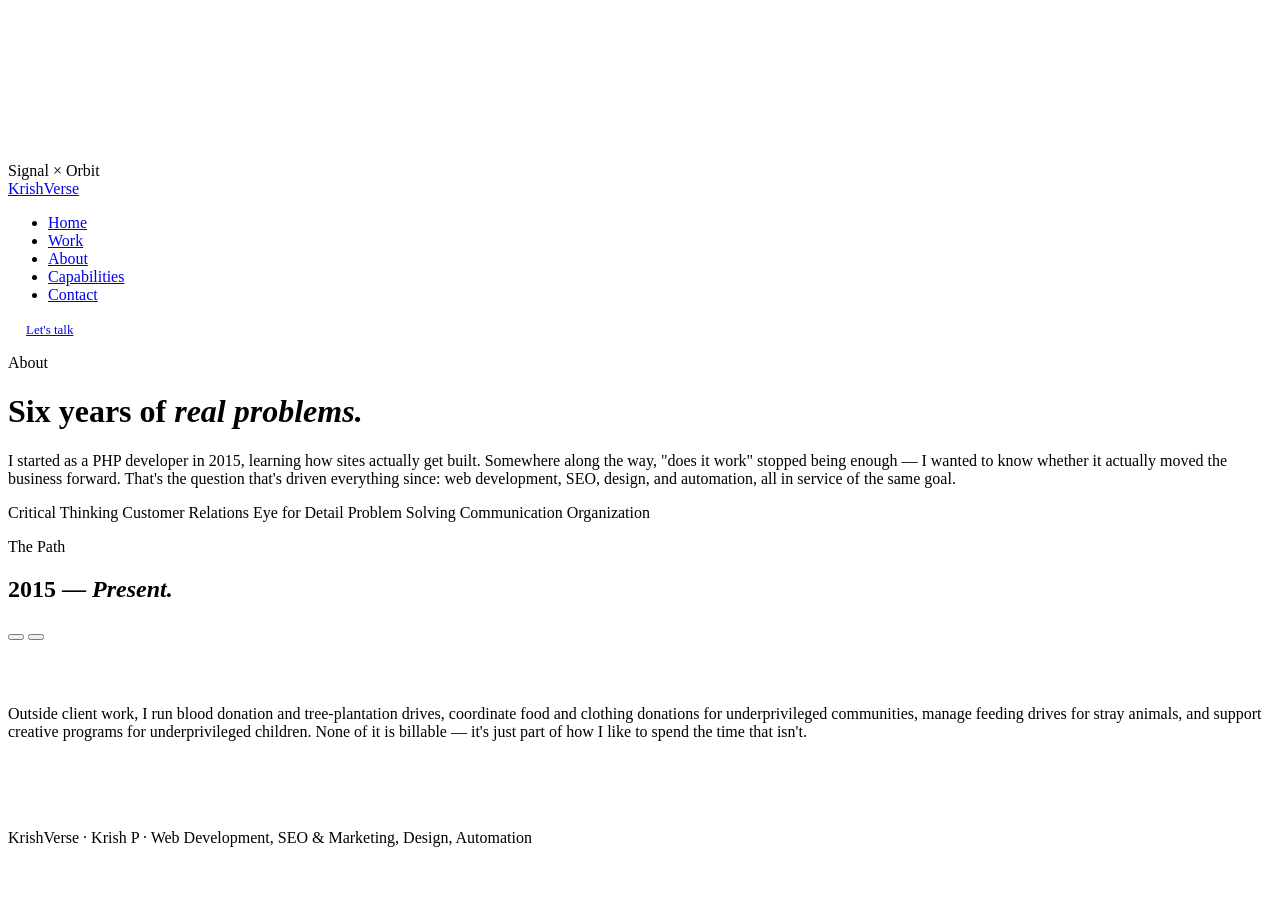
==== about.html @ 2827b49c "Add files via upload" ====
<!doctype html>
<html lang="en">
<head>
<meta charset="utf-8">
<title>About — KrishVerse</title>
<meta name="viewport" content="width=device-width, initial-scale=1">
<meta name="description" content="Six years of web development, SEO, design, and automation — the path from PHP developer to web & marketing specialist.">
<link rel="icon" type="image/svg+xml" href="assets/favicon.svg">
<link rel="stylesheet" href="css/style.css">
</head>
<body data-page="about">

<canvas id="neuralCanvas" aria-hidden="true"></canvas>
<div class="preview-badge">Signal &times; Orbit</div>

<nav class="nav">
  <div class="wrap nav-inner">
    <a class="brand" href="index.html" data-route="home">KrishVerse</a>
    <ul class="nav-links">
      <li><a href="index.html" data-route="home">Home</a></li>
      <li><a href="work.html" data-route="work">Work</a></li>
      <li><a href="about.html" data-route="about">About</a></li>
      <li><a href="capabilities.html" data-route="capabilities">Capabilities</a></li>
      <li><a href="contact.html" data-route="contact">Contact</a></li>
    </ul>
    <a href="contact.html" class="btn btn-ghost" style="padding:9px 18px; font-size:13px;">Let's talk</a>
  </div>
</nav>

<main class="page">
  <div class="page-hero">
    <div class="floaters" aria-hidden="true">
      <span class="floater" style="--fc-a:var(--violet); --fc-b:var(--pink); width:150px; height:150px; top:10%; left:8%; animation-duration:20s;"></span>
      <span class="floater ring" style="--fc-a:var(--indigo); width:90px; height:90px; top:65%; left:85%; animation-duration:22s; animation-delay:-6s;"></span>
      <span class="floater dot" style="--fc-a:var(--pink); width:8px; height:8px; top:25%; left:75%; animation-duration:15s;"></span>
    </div>
    <div class="wrap">
      <p class="eyebrow">About</p>
      <h1>Six years of <em>real problems.</em></h1>
    </div>
  </div>

  <section>
    <div class="wrap">
      <div class="about-intro reveal">
        <p>I started as a PHP developer in 2015, learning how sites actually get built. Somewhere along the way, "does it work" stopped being enough &mdash; I wanted to know whether it actually moved the business forward. That's the question that's driven everything since: web development, SEO, design, and automation, all in service of the same goal.</p>
        <div class="skills-row">
          <span class="skill-chip">Critical Thinking</span>
          <span class="skill-chip">Customer Relations</span>
          <span class="skill-chip">Eye for Detail</span>
          <span class="skill-chip">Problem Solving</span>
          <span class="skill-chip">Communication</span>
          <span class="skill-chip">Organization</span>
        </div>
      </div>
    </div>
  </section>

  <section style="padding:0 0 32px;">
    <div class="wrap">
      <div class="section-head left reveal">
        <p class="eyebrow">The Path</p>
        <h2 class="section-title">2015 &mdash; <em>Present.</em></h2>
      </div>
      <div class="slider timeline-slider reveal">
        <div class="slider-track" id="timelineTrack"></div>
        <div class="slider-nav">
          <button class="slider-btn prev" aria-label="Earlier roles"></button>
          <button class="slider-btn next" aria-label="Later roles"></button>
        </div>
      </div>
    </div>
  </section>

  <section style="padding:16px 0 72px;">
    <div class="wrap">
      <div class="personality reveal">
        <p>Outside client work, I run blood donation and tree-plantation drives, coordinate food and clothing donations for underprivileged communities, manage feeding drives for stray animals, and support creative programs for underprivileged children. None of it is billable &mdash; it's just part of how I like to spend the time that isn't.</p>
      </div>
    </div>
  </section>
</main>

<footer>KrishVerse &middot; Krish P &middot; Web Development, SEO &amp; Marketing, Design, Automation</footer>

<script src="js/main.js"></script>
</body>
</html>
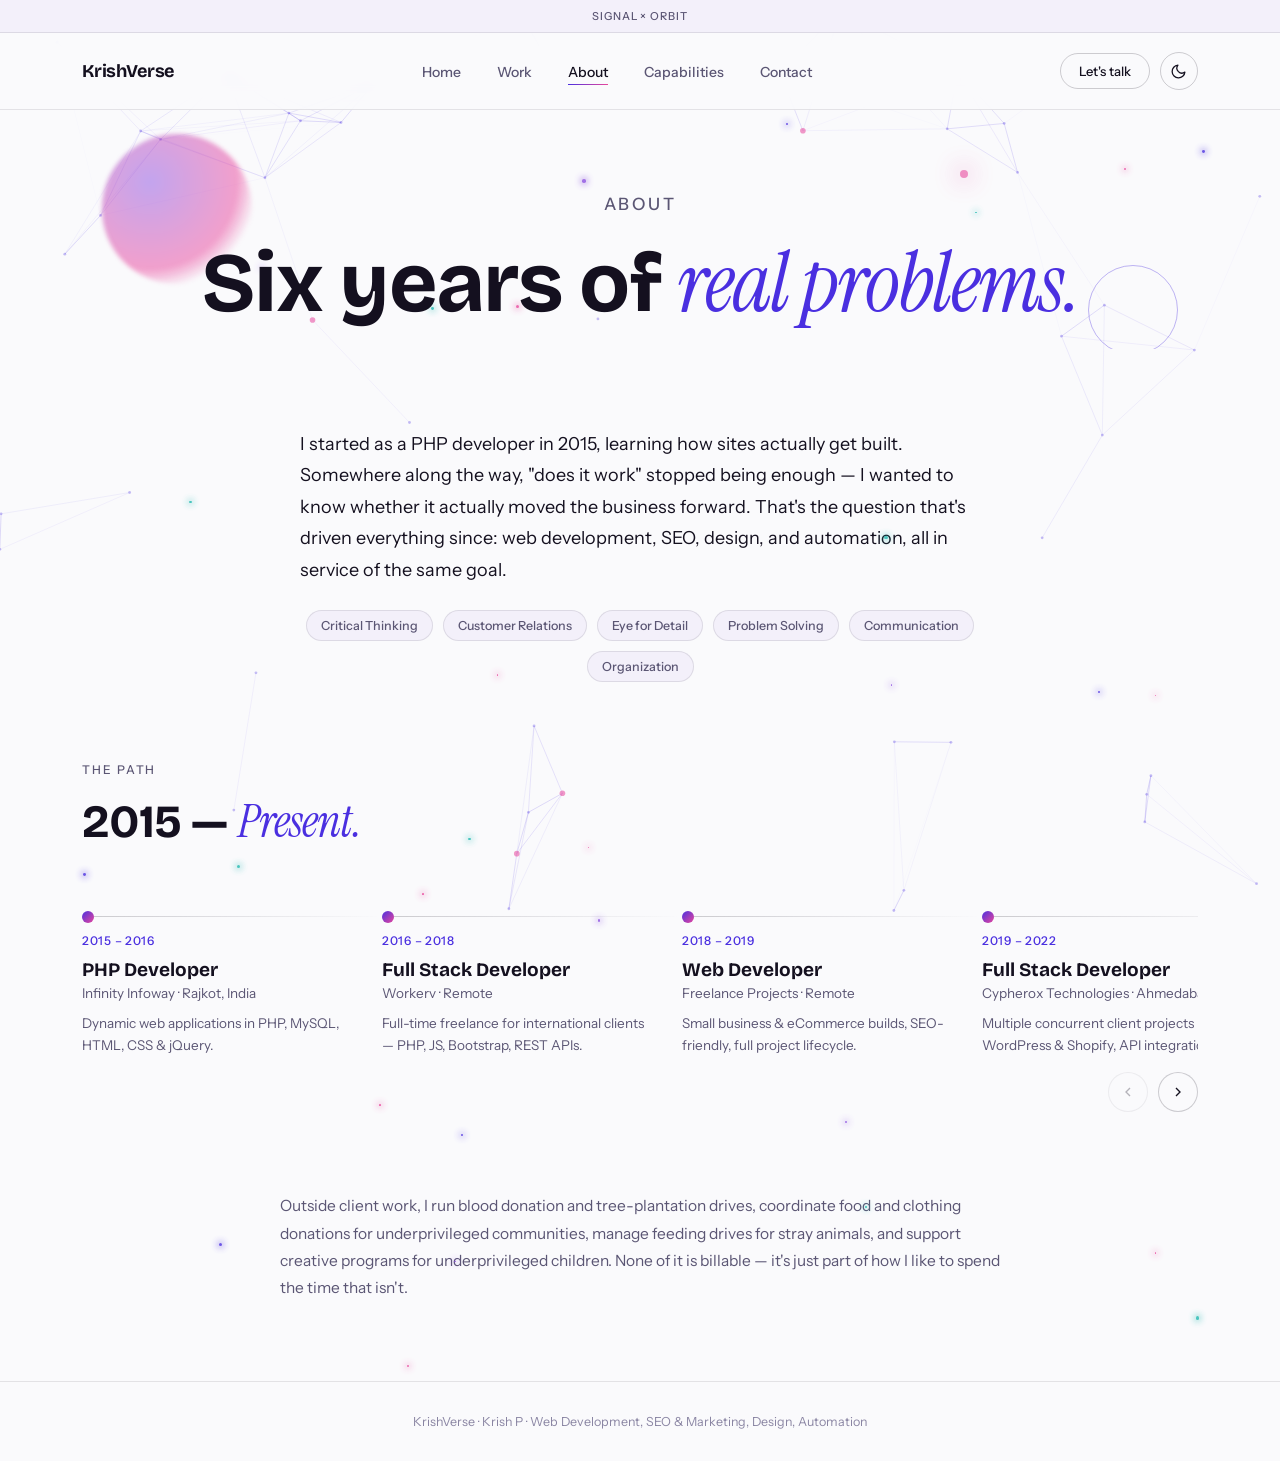
==== commit ef27d9e4: "Tighten section spacing and add light/dark toggle - Replace stacked 104px section padding and per-pa" ====
--- a/about.html
+++ b/about.html
@@ -6,6 +6,7 @@
 <meta name="viewport" content="width=device-width, initial-scale=1">
 <meta name="description" content="Six years of web development, SEO, design, and automation — the path from PHP developer to web & marketing specialist.">
 <link rel="icon" type="image/svg+xml" href="assets/favicon.svg">
+<script>try{document.documentElement.dataset.theme=localStorage.getItem('kv-theme')==='dark'?'dark':'light';}catch(e){document.documentElement.dataset.theme='light';}</script>
 <link rel="stylesheet" href="css/style.css">
 </head>
 <body data-page="about">
@@ -23,7 +24,13 @@
       <li><a href="capabilities.html" data-route="capabilities">Capabilities</a></li>
       <li><a href="contact.html" data-route="contact">Contact</a></li>
     </ul>
-    <a href="contact.html" class="btn btn-ghost" style="padding:9px 18px; font-size:13px;">Let's talk</a>
+    <div class="nav-actions">
+      <a href="contact.html" class="btn btn-ghost btn-sm">Let's talk</a>
+      <button class="theme-toggle" id="themeToggle" type="button" aria-label="Switch to dark mode">
+        <svg class="icon-moon" viewBox="0 0 24 24" aria-hidden="true"><path d="M21 12.8A9 9 0 1 1 11.2 3a7 7 0 0 0 9.8 9.8z"/></svg>
+        <svg class="icon-sun" viewBox="0 0 24 24" aria-hidden="true"><circle cx="12" cy="12" r="4"/><path d="M12 2v2M12 20v2M4.9 4.9l1.4 1.4M17.7 17.7l1.4 1.4M2 12h2M20 12h2M4.9 19.1l1.4-1.4M17.7 6.3l1.4-1.4"/></svg>
+      </button>
+    </div>
   </div>
 </nav>
 
@@ -56,7 +63,7 @@
     </div>
   </section>
 
-  <section style="padding:0 0 32px;">
+  <section>
     <div class="wrap">
       <div class="section-head left reveal">
         <p class="eyebrow">The Path</p>
@@ -72,7 +79,7 @@
     </div>
   </section>
 
-  <section style="padding:16px 0 72px;">
+  <section>
     <div class="wrap">
       <div class="personality reveal">
         <p>Outside client work, I run blood donation and tree-plantation drives, coordinate food and clothing donations for underprivileged communities, manage feeding drives for stray animals, and support creative programs for underprivileged children. None of it is billable &mdash; it's just part of how I like to spend the time that isn't.</p>
--- a/css/style.css
+++ b/css/style.css
@@ -0,0 +1,407 @@
+/* ==========================================================================
+   KrishVerse — Design System
+   Signal × Orbit
+   ========================================================================== */
+
+@font-face{font-family:'Bricolage';font-style:normal;font-weight:500;font-display:swap;src:url('../assets/fonts/Bricolage-Variable.woff2') format('woff2');}
+@font-face{font-family:'Bricolage';font-style:normal;font-weight:700;font-display:swap;src:url('../assets/fonts/Bricolage-Variable.woff2') format('woff2');}
+@font-face{font-family:'InstrumentSerif';font-style:italic;font-weight:400;font-display:swap;src:url('../assets/fonts/InstrumentSerif-Italic.woff2') format('woff2');}
+@font-face{font-family:'InstrumentSans';font-style:normal;font-weight:400;font-display:swap;src:url('../assets/fonts/InstrumentSans-Variable.woff2') format('woff2');}
+@font-face{font-family:'InstrumentSans';font-style:normal;font-weight:500;font-display:swap;src:url('../assets/fonts/InstrumentSans-Variable.woff2') format('woff2');}
+
+/* Theme is set by the nav toggle (data-theme on <html>), not the OS setting. */
+:root{
+  color-scheme:light;
+  --bg:#FAFAFC;
+  --surface:#F3F0FA;
+  --surface-2:#ECE7F7;
+  --ink:#14101F;
+  --ink-quiet:#5B5674;
+  --ink-faint:#8A85A3;
+  --indigo:#4A2FE0;
+  --indigo-2:#6247E8;
+  --violet:#8B4FE0;
+  --pink:#E8469C;
+  --pink-soft:#F8D6EC;
+  --cyan:#1FB8AF;
+  --line:rgba(20,16,31,0.10);
+  --line-strong:rgba(20,16,31,0.20);
+  --shadow: 0 20px 60px -30px rgba(20,16,31,0.35);
+  --font-display:'Bricolage', ui-sans-serif, system-ui, sans-serif;
+  --font-serif:'InstrumentSerif', Georgia, serif;
+  --font-body:'InstrumentSans', ui-sans-serif, system-ui, sans-serif;
+
+  /* spacing scale — every section and heading gap draws from these */
+  --space-section:80px;   /* one step between sections */
+  --space-head:48px;      /* section heading -> its content */
+}
+@media (max-width:640px){
+  :root{ --space-section:56px; --space-head:36px; }
+}
+:root[data-theme="dark"]{
+  color-scheme:dark;
+  --bg:#0B0912; --surface:#161027; --surface-2:#1D1733;
+  --ink:#F4F2FB; --ink-quiet:#A79FC7; --ink-faint:#746C93;
+  --indigo:#8879FF; --indigo-2:#7C6AFF; --violet:#B08CF5; --pink:#FA7BC0; --pink-soft:#2C1B33; --cyan:#46E9DC;
+  --line:rgba(244,242,251,0.12); --line-strong:rgba(244,242,251,0.22);
+  --shadow: 0 20px 60px -30px rgba(0,0,0,0.6);
+}
+
+*{box-sizing:border-box;}
+html{scroll-behavior:smooth;}
+body{
+  margin:0; background:var(--bg); color:var(--ink); font-family:var(--font-body);
+  -webkit-font-smoothing:antialiased; overflow-x:hidden;
+  transition:background-color .3s ease, color .3s ease;
+}
+img,svg{display:block;max-width:100%;}
+a{color:inherit;}
+.wrap{max-width:1180px;margin:0 auto;padding:0 32px;}
+@media (max-width:640px){.wrap{padding:0 20px;}}
+
+/* neural network background — persists on every page */
+#neuralCanvas{ position:fixed; inset:-12px; width:calc(100% + 24px); height:calc(100% + 24px); z-index:0; pointer-events:none; transition:transform .7s cubic-bezier(.2,.7,.2,1); }
+.page{position:relative; z-index:1;}
+[hidden]{display:none !important;}
+
+/* floating elements — larger ambient shapes layered above the canvas, behind content */
+.floaters{position:absolute; inset:0; overflow:hidden; z-index:0; pointer-events:none;}
+.floater{
+  position:absolute; border-radius:50%; filter:blur(2px);
+  opacity:.5; animation:floatDrift 16s ease-in-out infinite;
+  background:radial-gradient(circle at 32% 32%, var(--fc-a), var(--fc-b) 60%, transparent 75%);
+}
+.floater.ring{
+  background:none; border:1.5px solid var(--fc-a); filter:none; opacity:.35;
+}
+.floater.dot{
+  background:var(--fc-a); filter:none; opacity:.6; box-shadow:0 0 24px 2px var(--fc-a);
+}
+.floater.star{
+  background:var(--fc-a); filter:none; opacity:.8; box-shadow:0 0 7px 1px var(--fc-a);
+  animation-name:twinkle;
+}
+@keyframes floatDrift{
+  0%{ transform:translate(0,0) rotate(0deg); }
+  33%{ transform:translate(14px,-18px) rotate(6deg); }
+  66%{ transform:translate(-10px,10px) rotate(-5deg); }
+  100%{ transform:translate(0,0) rotate(0deg); }
+}
+@keyframes twinkle{
+  0%,100%{ opacity:.12; transform:scale(.6); }
+  50%{ opacity:1; transform:scale(1.2); }
+}
+
+/* preview badge */
+.preview-badge{
+  display:block; text-align:center; position:relative; z-index:2;
+  font-family:var(--font-body); font-weight:500; font-size:11px;
+  letter-spacing:.08em; text-transform:uppercase; color:var(--ink-quiet);
+  background:var(--surface); border-bottom:1px solid var(--line); padding:9px 14px;
+}
+@media (max-width:640px){.preview-badge{font-size:9px; padding:7px 10px;}}
+
+/* nav */
+.nav{
+  position:sticky; top:0; z-index:50;
+  background:color-mix(in srgb, var(--bg) 88%, transparent);
+  backdrop-filter:blur(10px); border-bottom:1px solid var(--line);
+}
+.nav-inner{display:flex; align-items:center; justify-content:space-between; height:76px;}
+.brand{display:flex; align-items:center; gap:10px; font-family:var(--font-display); font-weight:700; font-size:18px; letter-spacing:-.01em; text-decoration:none; color:var(--ink); transition:color .2s ease;}
+.brand:hover{color:var(--indigo);}
+.nav-links{display:flex; gap:36px; list-style:none; margin:0; padding:0;}
+.nav-links a{
+  font-size:14px; font-weight:500; text-decoration:none; color:var(--ink-quiet);
+  position:relative; padding-bottom:4px; transition:color .2s ease;
+}
+.nav-links a:hover, .nav-links a:focus-visible{color:var(--ink);}
+.nav-links a::after{
+  content:''; position:absolute; left:0; right:100%; bottom:0; height:1.5px;
+  background:linear-gradient(90deg, var(--indigo), var(--pink));
+  transition:right .25s ease;
+}
+.nav-links a:hover::after, .nav-links a:focus-visible::after{right:0;}
+.nav-links a[aria-current="page"]{color:var(--ink);}
+.nav-links a[aria-current="page"]::after{right:0;}
+@media (max-width:820px){.nav-links{display:none;}}
+.nav-actions{display:flex; align-items:center; gap:10px;}
+
+/* light / dark toggle */
+.theme-toggle{
+  width:38px; height:38px; border-radius:50%; flex:none; padding:0;
+  display:flex; align-items:center; justify-content:center;
+  background:transparent; color:var(--ink); border:1px solid var(--line-strong); cursor:pointer;
+  transition:border-color .2s ease, background .2s ease, transform .2s ease;
+}
+.theme-toggle:hover{border-color:var(--indigo); background:var(--surface); transform:rotate(-12deg);}
+.theme-toggle svg{width:17px; height:17px; stroke:currentColor; fill:none; stroke-width:1.8; stroke-linecap:round; stroke-linejoin:round;}
+.theme-toggle .icon-sun{display:none;}
+:root[data-theme="dark"] .theme-toggle .icon-sun{display:block;}
+:root[data-theme="dark"] .theme-toggle .icon-moon{display:none;}
+
+/* hero */
+.hero{position:relative; padding:var(--space-section) 0 0; overflow:hidden;}
+.hero-inner{position:relative; z-index:2; text-align:center;}
+.eyebrow{font-size:12px; font-weight:500; letter-spacing:.16em; text-transform:uppercase; color:var(--ink-quiet); margin:0 0 28px;}
+.eyebrow span{color:var(--indigo);}
+.hero-lede{font-family:var(--font-serif); font-style:italic; font-weight:400; font-size:clamp(28px,4.4vw,44px); color:var(--ink-quiet); margin:0; line-height:1.1;}
+.hero-title{
+  font-family:var(--font-display); font-weight:700; margin:6px 0 30px;
+  font-size:clamp(56px,12vw,148px); line-height:.94; letter-spacing:-.03em; text-wrap:balance;
+  background:linear-gradient(100deg, var(--ink) 40%, var(--indigo-2) 65%, var(--violet) 78%, var(--pink) 96%);
+  -webkit-background-clip:text; background-clip:text; color:transparent;
+}
+.hero-sub{max-width:560px; margin:0 auto 40px; color:var(--ink-quiet); font-size:17px; line-height:1.65;}
+.hero-ctas{display:flex; gap:14px; justify-content:center; flex-wrap:wrap;}
+
+.btn{
+  font-family:var(--font-body); font-weight:500; font-size:14.5px; text-decoration:none;
+  padding:14px 26px; border-radius:99px; display:inline-flex; align-items:center; gap:8px;
+  transition:transform .18s cubic-bezier(.2,.8,.3,1.3), box-shadow .25s ease, border-color .2s ease;
+  border:none; cursor:pointer; will-change:transform;
+}
+.btn-solid{
+  color:#fff; background:linear-gradient(120deg, var(--indigo), var(--violet) 55%, var(--pink));
+  box-shadow:0 12px 30px -12px color-mix(in srgb, var(--indigo) 70%, transparent);
+}
+.btn-solid:hover{ box-shadow:0 16px 38px -12px color-mix(in srgb, var(--pink) 55%, var(--indigo) 45%); }
+.btn-ghost{ color:var(--ink); background:transparent; border:1px solid var(--line-strong); }
+.btn-ghost:hover{ border-color:var(--indigo); transform:translateY(-2px); background:var(--surface); }
+.btn-sm{padding:9px 18px; font-size:13px;}
+
+/* section scaffolding */
+/* Sections pad top and bottom by one step. Back-to-back plain sections drop
+   their top padding so the gap between them stays one step, not two;
+   .band sections (own background) always keep full padding inside. */
+section{padding:var(--space-section) 0; position:relative;}
+section + section:not(.band){padding-top:0;}
+.band + section{padding-top:var(--space-section);}
+.band{background:var(--surface); border-top:1px solid var(--line); border-bottom:1px solid var(--line);}
+.section-head{max-width:640px; margin:0 auto var(--space-head); text-align:center;}
+.section-head.left{margin:0 0 var(--space-head); text-align:left;}
+.section-head .eyebrow{margin-bottom:14px;}
+.section-title{font-family:var(--font-display); font-weight:700; font-size:clamp(30px,4.4vw,46px); letter-spacing:-.02em; margin:0 0 14px; text-wrap:balance;}
+.section-title em{font-family:var(--font-serif); font-style:italic; font-weight:400; color:var(--indigo);}
+.section-desc{color:var(--ink-quiet); font-size:16px; line-height:1.7; margin:0;}
+
+/* page intro (Work / About / Capabilities / Contact headers) */
+.page-hero{padding:var(--space-section) 0 0; text-align:center; position:relative; overflow:hidden;}
+.page-hero .eyebrow{margin-bottom:22px;}
+.page-hero h1{font-family:var(--font-display); font-weight:700; letter-spacing:-.02em; font-size:clamp(40px,7vw,84px); margin:0 0 22px; text-wrap:balance; line-height:1.02; position:relative; z-index:2;}
+.page-hero h1 em{font-family:var(--font-serif); font-weight:400; font-style:italic; color:var(--indigo);}
+.page-hero p{max-width:580px; margin:0 auto; color:var(--ink-quiet); font-size:17px; line-height:1.65; position:relative; z-index:2;}
+
+/* statement */
+.statement p{font-family:var(--font-display); font-weight:700; text-align:center; font-size:clamp(26px,5vw,54px); line-height:1.18; letter-spacing:-.02em; max-width:920px; margin:0 auto; text-wrap:balance;}
+.statement em{font-family:var(--font-serif); font-weight:400; font-style:italic; color:var(--indigo);}
+
+/* capability map */
+.cap-map{position:relative; aspect-ratio:1000/560; max-width:980px; margin:0 auto;}
+.cap-lines{position:absolute; inset:0; width:100%; height:100%; transition:opacity .3s ease;}
+.cap-lines.boost{opacity:1; filter:drop-shadow(0 0 6px color-mix(in srgb, var(--indigo) 45%, transparent));}
+.cap-node{position:absolute; width:230px; transform:translate(-50%,-50%); text-align:left; cursor:default;}
+.cap-node-dot{
+  width:52px; height:52px; border-radius:50%; margin-bottom:14px; display:flex; align-items:center; justify-content:center;
+  background:linear-gradient(135deg, var(--indigo), var(--violet));
+  box-shadow:0 10px 26px -10px color-mix(in srgb, var(--indigo) 60%, transparent);
+  flex:none; transition:transform .3s cubic-bezier(.2,.8,.3,1.4), box-shadow .3s ease;
+}
+.cap-node:hover .cap-node-dot{ transform:scale(1.12) translateY(-2px); box-shadow:0 16px 34px -10px color-mix(in srgb, var(--pink) 50%, var(--indigo) 50%); }
+.cap-node.hub .cap-node-dot{background:linear-gradient(135deg, var(--violet), var(--pink)); width:64px; height:64px;}
+.cap-node-dot svg{width:22px; height:22px; stroke:#fff; fill:none; stroke-width:1.6;}
+.cap-node.hub .cap-node-dot svg{width:26px; height:26px;}
+.cap-node h3{font-family:var(--font-display); font-weight:700; font-size:16.5px; margin:0 0 6px;}
+.cap-node p{font-size:13.5px; color:var(--ink-quiet); line-height:1.55; margin:0;}
+.cap-n1{left:18%; top:31%;} .cap-n2{left:17%; top:73%;} .cap-n3{left:50%; top:15%; width:250px;}
+.cap-n4{left:83%; top:37%; text-align:right;} .cap-n4 .cap-node-dot{margin-left:auto;} .cap-n5{left:63%; top:83%;}
+@media (max-width:880px){
+  .cap-map{aspect-ratio:auto; display:flex; flex-direction:column; gap:28px;}
+  .cap-lines{display:none;}
+  .cap-node{position:static; transform:none; width:100%; text-align:left !important;}
+  .cap-node-dot{margin-left:0 !important;}
+}
+.cap-more{text-align:center; margin-top:var(--space-head);}
+.cap-more a{
+  font-family:var(--font-display); font-size:18px; font-weight:700; color:var(--indigo);
+  text-decoration:none; display:inline-flex; align-items:center; gap:8px;
+  padding-bottom:4px; border-bottom:2px solid var(--indigo);
+  transition:gap .25s cubic-bezier(.2,.8,.25,1.2), color .2s ease, border-color .2s ease;
+}
+.cap-more a:hover{ gap:16px; color:var(--pink); border-color:var(--pink); }
+
+/* stats */
+.stats-path{position:relative; max-width:1040px; margin:0 auto;}
+.stats-row{display:flex; justify-content:space-between; gap:12px; position:relative;}
+.stats-row::before{content:''; position:absolute; left:26px; right:26px; top:26px; height:1px; background:linear-gradient(90deg, var(--indigo), var(--violet), var(--pink)); opacity:.4;}
+.stat{position:relative; flex:1; text-align:center;}
+.stat-dot{
+  width:12px; height:12px; border-radius:50%; margin:0 auto 22px;
+  background:linear-gradient(135deg, var(--indigo), var(--pink));
+  box-shadow:0 0 0 5px var(--bg), 0 0 0 6px var(--line-strong);
+  transition:transform .3s cubic-bezier(.2,.8,.3,1.4), box-shadow .3s ease;
+}
+.stat:hover .stat-dot{ transform:scale(1.5); box-shadow:0 0 0 5px var(--bg), 0 0 0 6px var(--indigo), 0 0 16px 2px var(--pink); }
+.stat-num{font-family:var(--font-display); font-weight:700; font-size:clamp(28px,4vw,44px); letter-spacing:-.02em; transition:color .25s ease;}
+.stat:hover .stat-num{color:var(--indigo);}
+.stat-label{font-size:12.5px; color:var(--ink-quiet); margin-top:6px; letter-spacing:.03em;}
+@media (max-width:760px){
+  .stats-row{flex-direction:column; gap:34px; align-items:flex-start;}
+  .stats-row::before{left:5px; top:0; bottom:0; right:auto; width:1px; height:auto; background:linear-gradient(180deg, var(--indigo), var(--violet), var(--pink));}
+  .stat{display:flex; align-items:center; gap:18px; text-align:left;}
+  .stat-dot{margin:0;}
+}
+
+/* generic slider component */
+.slider{position:relative;}
+.slider-track{
+  display:flex; gap:20px; overflow-x:auto; scroll-snap-type:x proximity;
+  padding:2px 2px 10px; scrollbar-width:none; -ms-overflow-style:none; touch-action:pan-y; cursor:grab;
+}
+.slider-track:active{cursor:grabbing;}
+.slider-track::-webkit-scrollbar{display:none;}
+.slider-track > *{scroll-snap-align:start; flex:0 0 auto;}
+.slider-nav{display:flex; gap:10px; justify-content:flex-end; margin-top:6px;}
+.slider-btn{
+  width:40px; height:40px; border-radius:50%; border:1px solid var(--line-strong);
+  background:var(--bg); color:var(--ink); display:flex; align-items:center; justify-content:center;
+  cursor:pointer; transition:background .2s ease, transform .15s ease, border-color .2s ease; flex:none;
+}
+.slider-btn:hover{background:var(--indigo); color:#fff; border-color:var(--indigo); transform:translateY(-2px);}
+.slider-btn:active{transform:scale(.94);}
+.slider-btn svg{width:16px;height:16px;stroke:currentColor;fill:none;stroke-width:2;}
+.slider-btn:disabled{opacity:.3; cursor:default; pointer-events:none; transform:none; background:var(--bg); color:var(--ink); border-color:var(--line-strong);}
+
+/* work cards */
+.work-card{
+  position:relative; border-radius:26px; padding:26px; background:var(--surface);
+  border:1px solid var(--line); overflow:hidden; text-decoration:none; color:var(--ink);
+  display:flex; flex-direction:column; gap:38px; min-height:200px; width:280px;
+  transition:transform .3s cubic-bezier(.2,.8,.25,1.2), border-color .25s ease, box-shadow .3s ease;
+}
+.work-card:hover{transform:translateY(-6px) scale(1.015); border-color:var(--line-strong); box-shadow:var(--shadow);}
+.work-card::before{
+  content:''; position:absolute; width:180px; height:180px; border-radius:50%; right:-70px; top:-70px; opacity:.5; filter:blur(2px);
+  background:radial-gradient(circle at 30% 30%, var(--glow-a), var(--glow-b) 60%, transparent 72%);
+  transition:transform .4s ease, opacity .4s ease;
+}
+.work-card:hover::before{ transform:scale(1.25) translate(-8px,8px); opacity:.75; }
+.work-card .platform{font-size:11px; letter-spacing:.09em; text-transform:uppercase; font-weight:500; color:var(--ink-quiet); position:relative; z-index:1;}
+.work-card .bottom{position:relative; z-index:1;}
+.work-card h3{font-family:var(--font-display); font-weight:700; font-size:19px; margin:0 0 6px;}
+.work-card p{font-size:13px; color:var(--ink-quiet); margin:0; line-height:1.5;}
+.work-card .go{font-size:12px; font-weight:500; color:var(--indigo); margin-top:12px; display:inline-flex; align-items:center; gap:5px; transition:gap .2s ease;}
+.work-card:hover .go{gap:9px;}
+.dual-badge{
+  align-self:flex-start; position:relative; z-index:2; font-size:10.5px; font-weight:500; letter-spacing:.04em; color:#fff;
+  background:linear-gradient(120deg, var(--indigo), var(--pink)); padding:5px 11px; border-radius:99px; margin-bottom:-14px;
+}
+.work-more{text-align:center; margin-top:12px;}
+
+/* work page categories */
+.work-cat{margin-bottom:var(--space-head);}
+.work-cat:last-child{margin-bottom:0;}
+.work-cat-head{display:flex; align-items:baseline; justify-content:space-between; gap:20px; margin-bottom:22px; flex-wrap:wrap;}
+.work-cat-head h3{font-family:var(--font-display); font-weight:700; font-size:22px; margin:0;}
+.work-cat-head p{font-size:14px; color:var(--ink-quiet); margin:0;}
+
+/* process / capabilities */
+.process-list{display:grid; grid-template-columns:repeat(4,1fr); gap:1px; background:var(--line); border:1px solid var(--line); border-radius:24px; overflow:hidden;}
+@media (max-width:760px){.process-list{grid-template-columns:1fr;}}
+.process-item{background:var(--bg); padding:36px 28px; position:relative; z-index:1; transition:background .25s ease, transform .3s cubic-bezier(.2,.8,.25,1.2), box-shadow .3s ease;}
+.process-item:hover{background:var(--surface); transform:translateY(-6px); box-shadow:var(--shadow); z-index:2;}
+.process-item .pi-label{font-family:var(--font-serif); font-style:italic; font-size:22px; color:var(--indigo); margin:0 0 14px; transition:color .25s ease;}
+.process-item:hover .pi-label{color:var(--pink);}
+.process-item h3{font-family:var(--font-display); font-weight:700; font-size:19px; margin:0 0 10px;}
+.process-item p{font-size:13.5px; color:var(--ink-quiet); line-height:1.6; margin:0;}
+.process-item .arrow{position:absolute; right:-1px; top:50%; transform:translate(50%,-50%); z-index:2; color:var(--ink-faint); font-size:16px;}
+@media (max-width:760px){.process-item .arrow{display:none;}}
+
+.phase-slider .slider-track{gap:22px;}
+.phase-panel{
+  width:300px; background:var(--surface); border:1px solid var(--line); border-radius:26px; padding:32px 28px;
+  display:flex; flex-direction:column; gap:16px; transition:transform .3s ease, border-color .25s ease, box-shadow .3s ease;
+}
+.phase-panel:hover{ transform:translateY(-5px); border-color:var(--indigo); box-shadow:var(--shadow); }
+.phase-panel .pi-label{font-family:var(--font-serif); font-style:italic; font-size:26px; color:var(--indigo); margin:0;}
+.phase-panel h3{font-family:var(--font-display); font-weight:700; font-size:22px; margin:0;}
+.phase-panel p{font-size:14px; color:var(--ink-quiet); line-height:1.6; margin:0;}
+.tool-row{display:flex; gap:8px; overflow-x:auto; padding-bottom:4px; scrollbar-width:none; mask-image:linear-gradient(90deg, #000 88%, transparent 100%); -webkit-mask-image:linear-gradient(90deg, #000 88%, transparent 100%);}
+.tool-row::-webkit-scrollbar{display:none;}
+.tool-chip{flex:none; font-size:12px; font-weight:500; color:var(--ink-quiet); background:var(--surface-2); border:1px solid var(--line); padding:6px 12px; border-radius:99px; white-space:nowrap; transition:background .2s ease, color .2s ease, transform .2s ease;}
+.tool-chip:hover{background:var(--indigo); color:#fff; transform:translateY(-2px);}
+
+/* about page timeline */
+.timeline-slider .slider-track{gap:0; padding-top:34px;}
+.timeline-card{width:300px; padding:0 24px 0 0; margin-right:0; position:relative; transition:transform .3s ease;}
+.timeline-card:hover{transform:translateY(-4px);}
+.timeline-card::before{
+  content:''; position:absolute; top:-22px; left:0; width:12px; height:12px; border-radius:50%;
+  background:linear-gradient(135deg, var(--indigo), var(--pink)); box-shadow:0 0 0 5px var(--bg);
+  transition:transform .3s ease, box-shadow .3s ease;
+}
+.timeline-card:hover::before{ transform:scale(1.4); box-shadow:0 0 0 5px var(--bg), 0 0 12px 2px var(--pink); }
+.timeline-card::after{content:''; position:absolute; top:-17px; left:12px; right:0; height:1px; background:linear-gradient(90deg, var(--line-strong), transparent);}
+.timeline-card:last-child::after{display:none;}
+.timeline-range{font-size:12px; font-weight:500; letter-spacing:.06em; text-transform:uppercase; color:var(--indigo); margin-bottom:10px;}
+.timeline-card h3{font-family:var(--font-display); font-weight:700; font-size:19px; margin:0 0 4px;}
+.timeline-org{font-size:13.5px; color:var(--ink-quiet); margin-bottom:12px;}
+.timeline-card p.tl-note{font-size:13.5px; color:var(--ink-quiet); line-height:1.6; margin:0;}
+
+.about-intro{max-width:680px; margin:0 auto;}
+.about-intro p{font-size:18px; line-height:1.75; color:var(--ink); margin:0 0 20px;}
+.skills-row{display:flex; flex-wrap:wrap; gap:10px; justify-content:center; margin-top:24px;}
+.skill-chip{font-size:12.5px; font-weight:500; color:var(--ink-quiet); background:var(--surface); border:1px solid var(--line); padding:7px 14px; border-radius:99px; transition:background .2s ease, color .2s ease, transform .2s ease;}
+.skill-chip:hover{background:var(--indigo); color:#fff; transform:translateY(-2px) scale(1.04);}
+
+/* personality */
+.personality{max-width:720px; margin:0 auto; text-align:left;}
+.personality p{font-size:18px; line-height:1.75; color:var(--ink); margin:0 0 20px;}
+.personality p:last-child{margin-bottom:0; color:var(--ink-quiet); font-size:15.5px;}
+
+/* contact */
+.contact{position:relative; overflow:hidden; text-align:center;}
+.contact-glow{position:absolute; inset:auto 0 0 0; height:420px; z-index:0; background:radial-gradient(ellipse 60% 100% at 50% 100%, color-mix(in srgb, var(--violet) 28%, transparent), transparent 70%);}
+.contact-inner{position:relative; z-index:1;}
+.contact h2{font-family:var(--font-display); font-weight:700; letter-spacing:-.02em; font-size:clamp(32px,6vw,64px); margin:0 0 24px; text-wrap:balance;}
+.contact h2 em{font-family:var(--font-serif); font-weight:400; font-style:italic; color:var(--indigo);}
+.contact-links{display:flex; gap:28px; justify-content:center; flex-wrap:wrap; margin:32px 0 8px; font-size:15px;}
+.contact-links a{text-decoration:none; color:var(--ink-quiet); border-bottom:1px solid var(--line-strong); padding-bottom:2px; transition:color .2s ease, border-color .2s ease;}
+.contact-links a:hover{color:var(--indigo); border-color:var(--indigo);}
+
+footer{position:relative; z-index:1; background:var(--bg); border-top:1px solid var(--line); padding:32px 0; text-align:center; font-size:12.5px; color:var(--ink-faint);}
+
+@media (prefers-reduced-motion: reduce){
+  html{scroll-behavior:auto;}
+  *{animation:none !important; transition:none !important;}
+}
+
+.reveal{opacity:0; transform:translateY(18px); transition:opacity .7s ease, transform .7s ease;}
+.reveal.in{opacity:1; transform:none;}
+
+/* custom cursor + sparkle trail */
+@media (hover:hover) and (pointer:fine){
+  body.custom-cursor, body.custom-cursor a, body.custom-cursor button{ cursor:none; }
+}
+#cursorDot{
+  position:fixed; top:0; left:0; width:14px; height:14px; border-radius:50%;
+  background:radial-gradient(circle at 34% 32%, #fff, var(--pink) 42%, var(--indigo) 100%);
+  pointer-events:none; z-index:9999; will-change:transform;
+  box-shadow:0 0 12px 2px color-mix(in srgb, var(--pink) 55%, transparent);
+  opacity:0; transition:opacity .3s ease, width .15s ease, height .15s ease;
+}
+#cursorDot.active{opacity:1;}
+#cursorDot.pressed{width:9px; height:9px;}
+.sparkle{
+  position:fixed; top:0; left:0; width:5px; height:5px; border-radius:50%;
+  pointer-events:none; z-index:9998; background:var(--sc, var(--cyan));
+  box-shadow:0 0 7px 1px var(--sc, var(--cyan));
+  animation:sparkleFade .75s ease-out forwards;
+}
+@keyframes sparkleFade{
+  0%{ opacity:1; transform:translate(-50%,-50%) scale(1) translateY(0); }
+  100%{ opacity:0; transform:translate(-50%,-50%) scale(0) translateY(-16px); }
+}
+@media (prefers-reduced-motion: reduce){
+  #cursorDot, .sparkle{ display:none !important; }
+}
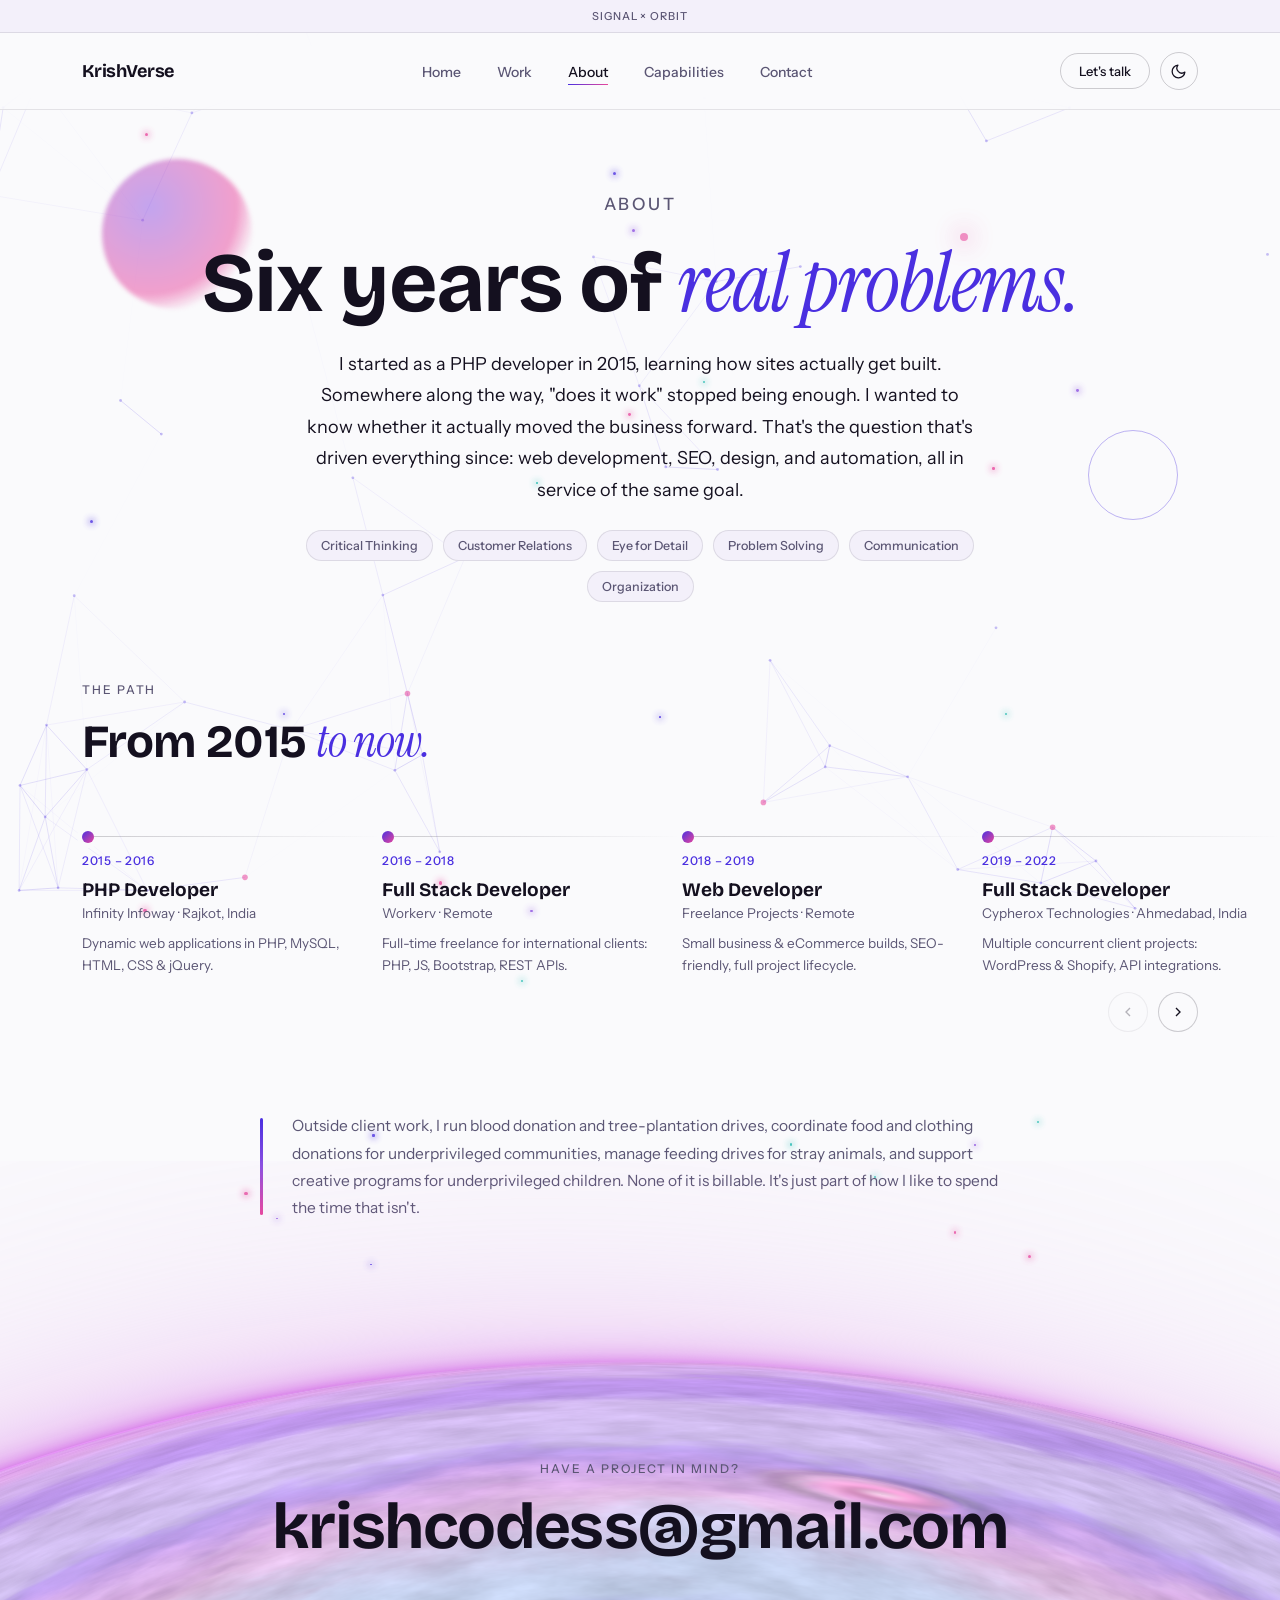
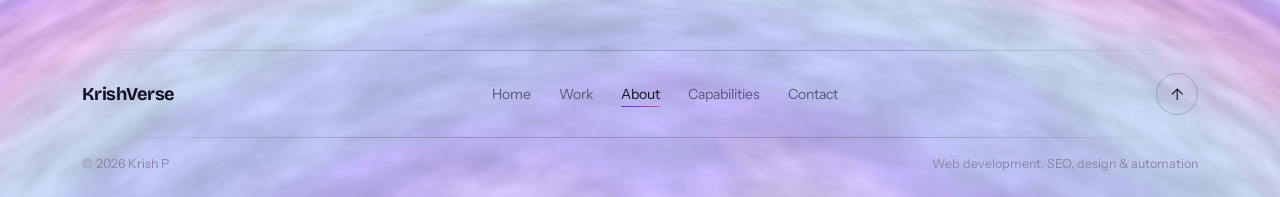
==== commit 7fea6f4a: "Add planet footer, playground, project orbit map and layout fixes - Footer: a WebGL gas giant rising" ====
--- a/about.html
+++ b/about.html
@@ -2,9 +2,9 @@
 <html lang="en">
 <head>
 <meta charset="utf-8">
-<title>About — KrishVerse</title>
+<title>About | KrishVerse</title>
 <meta name="viewport" content="width=device-width, initial-scale=1">
-<meta name="description" content="Six years of web development, SEO, design, and automation — the path from PHP developer to web & marketing specialist.">
+<meta name="description" content="Six years of web development, SEO, design, and automation: the path from PHP developer to web & marketing specialist.">
 <link rel="icon" type="image/svg+xml" href="assets/favicon.svg">
 <script>try{document.documentElement.dataset.theme=localStorage.getItem('kv-theme')==='dark'?'dark':'light';}catch(e){document.documentElement.dataset.theme='light';}</script>
 <link rel="stylesheet" href="css/style.css">
@@ -44,13 +44,8 @@
     <div class="wrap">
       <p class="eyebrow">About</p>
       <h1>Six years of <em>real problems.</em></h1>
-    </div>
-  </div>
-
-  <section>
-    <div class="wrap">
-      <div class="about-intro reveal">
-        <p>I started as a PHP developer in 2015, learning how sites actually get built. Somewhere along the way, "does it work" stopped being enough &mdash; I wanted to know whether it actually moved the business forward. That's the question that's driven everything since: web development, SEO, design, and automation, all in service of the same goal.</p>
+      <div class="about-intro">
+        <p>I started as a PHP developer in 2015, learning how sites actually get built. Somewhere along the way, "does it work" stopped being enough. I wanted to know whether it actually moved the business forward. That's the question that's driven everything since: web development, SEO, design, and automation, all in service of the same goal.</p>
         <div class="skills-row">
           <span class="skill-chip">Critical Thinking</span>
           <span class="skill-chip">Customer Relations</span>
@@ -61,13 +56,13 @@
         </div>
       </div>
     </div>
-  </section>
+  </div>
 
   <section>
     <div class="wrap">
       <div class="section-head left reveal">
         <p class="eyebrow">The Path</p>
-        <h2 class="section-title">2015 &mdash; <em>Present.</em></h2>
+        <h2 class="section-title">From 2015 <em>to now.</em></h2>
       </div>
       <div class="slider timeline-slider reveal">
         <div class="slider-track" id="timelineTrack"></div>
@@ -82,14 +77,38 @@
   <section>
     <div class="wrap">
       <div class="personality reveal">
-        <p>Outside client work, I run blood donation and tree-plantation drives, coordinate food and clothing donations for underprivileged communities, manage feeding drives for stray animals, and support creative programs for underprivileged children. None of it is billable &mdash; it's just part of how I like to spend the time that isn't.</p>
+        <p>Outside client work, I run blood donation and tree-plantation drives, coordinate food and clothing donations for underprivileged communities, manage feeding drives for stray animals, and support creative programs for underprivileged children. None of it is billable. It's just part of how I like to spend the time that isn't.</p>
       </div>
     </div>
   </section>
 </main>
 
-<footer>KrishVerse &middot; Krish P &middot; Web Development, SEO &amp; Marketing, Design, Automation</footer>
+<footer class="site-footer">
+  <div class="footer-horizon" aria-hidden="true"></div>
+  <div class="wrap">
+    <div class="footer-cta">
+      <p class="eyebrow">Have a project in mind?</p>
+      <a class="footer-mail" href="mailto:krishcodess@gmail.com">krishcodess@gmail.com</a>
+    </div>
+    <div class="footer-bar">
+      <a class="brand" href="index.html">KrishVerse</a>
+      <nav class="footer-links" aria-label="Footer">
+        <a href="index.html" data-route="home">Home</a>
+        <a href="work.html" data-route="work">Work</a>
+        <a href="about.html" data-route="about">About</a>
+        <a href="capabilities.html" data-route="capabilities">Capabilities</a>
+        <a href="contact.html" data-route="contact">Contact</a>
+      </nav>
+      <a href="#" class="to-top" aria-label="Back to top"><span aria-hidden="true">&uarr;</span></a>
+    </div>
+    <div class="footer-bottom">
+      <span>&copy; <span data-year>2026</span> Krish P</span>
+      <span>Web development, SEO, design &amp; automation</span>
+    </div>
+  </div>
+</footer>
 
 <script src="js/main.js"></script>
+<script src="js/planet.js"></script>
 </body>
 </html>
--- a/css/style.css
+++ b/css/style.css
@@ -1,5 +1,5 @@
 /* ==========================================================================
-   KrishVerse — Design System
+   KrishVerse - Design System
    Signal × Orbit
    ========================================================================== */
 
@@ -31,7 +31,7 @@
   --font-serif:'InstrumentSerif', Georgia, serif;
   --font-body:'InstrumentSans', ui-sans-serif, system-ui, sans-serif;
 
-  /* spacing scale — every section and heading gap draws from these */
+  /* spacing scale - every section and heading gap draws from these */
   --space-section:80px;   /* one step between sections */
   --space-head:48px;      /* section heading -> its content */
 }
@@ -50,21 +50,23 @@
 *{box-sizing:border-box;}
 html{scroll-behavior:smooth;}
 body{
+  display:flex; flex-direction:column; min-height:100vh;   /* keeps the footer at the bottom on short pages */
   margin:0; background:var(--bg); color:var(--ink); font-family:var(--font-body);
   -webkit-font-smoothing:antialiased; overflow-x:hidden;
   transition:background-color .3s ease, color .3s ease;
 }
 img,svg{display:block;max-width:100%;}
 a{color:inherit;}
-.wrap{max-width:1180px;margin:0 auto;padding:0 32px;}
-@media (max-width:640px){.wrap{padding:0 20px;}}
-
-/* neural network background — persists on every page */
+:root{--wrap-pad:32px;}
+@media (max-width:640px){:root{--wrap-pad:20px;}}
+.wrap{max-width:1180px;margin:0 auto;padding:0 var(--wrap-pad);}
+
+/* neural network background - persists on every page */
 #neuralCanvas{ position:fixed; inset:-12px; width:calc(100% + 24px); height:calc(100% + 24px); z-index:0; pointer-events:none; transition:transform .7s cubic-bezier(.2,.7,.2,1); }
-.page{position:relative; z-index:1;}
+.page{position:relative; z-index:1; flex:1 0 auto;}
 [hidden]{display:none !important;}
 
-/* floating elements — larger ambient shapes layered above the canvas, behind content */
+/* floating elements - larger ambient shapes layered above the canvas, behind content */
 .floaters{position:absolute; inset:0; overflow:hidden; z-index:0; pointer-events:none;}
 .floater{
   position:absolute; border-radius:50%; filter:blur(2px);
@@ -176,7 +178,9 @@
    .band sections (own background) always keep full padding inside. */
 section{padding:var(--space-section) 0; position:relative;}
 section + section:not(.band){padding-top:0;}
-.band + section{padding-top:var(--space-section);}
+.band + section:not(.band){padding-top:var(--space-section);}
+/* first section under a page intro sits closer, so it reads as part of the intro */
+.page-hero + section{padding-top:var(--space-head);}
 .band{background:var(--surface); border-top:1px solid var(--line); border-bottom:1px solid var(--line);}
 .section-head{max-width:640px; margin:0 auto var(--space-head); text-align:center;}
 .section-head.left{margin:0 0 var(--space-head); text-align:left;}
@@ -256,7 +260,11 @@
 .slider{position:relative;}
 .slider-track{
   display:flex; gap:20px; overflow-x:auto; scroll-snap-type:x proximity;
-  padding:2px 2px 10px; scrollbar-width:none; -ms-overflow-style:none; touch-action:pan-y; cursor:grab;
+  /* run edge to edge of the screen so cards slide off-screen instead of being
+     chopped at the content edge; extra vertical room keeps the hover lift + shadow */
+  --bleed:max(var(--wrap-pad), calc((100vw - 1180px) / 2 + var(--wrap-pad)));   /* distance from content edge to screen edge */
+  margin:-14px calc(-1 * var(--bleed)) -14px; padding:14px var(--bleed) 24px; scroll-padding-inline:var(--bleed);
+  scrollbar-width:none; -ms-overflow-style:none; touch-action:pan-y; cursor:grab;
 }
 .slider-track:active{cursor:grabbing;}
 .slider-track::-webkit-scrollbar{display:none;}
@@ -317,22 +325,39 @@
 .process-item .arrow{position:absolute; right:-1px; top:50%; transform:translate(50%,-50%); z-index:2; color:var(--ink-faint); font-size:16px;}
 @media (max-width:760px){.process-item .arrow{display:none;}}
 
-.phase-slider .slider-track{gap:22px;}
-.phase-panel{
-  width:300px; background:var(--surface); border:1px solid var(--line); border-radius:26px; padding:32px 28px;
-  display:flex; flex-direction:column; gap:16px; transition:transform .3s ease, border-color .25s ease, box-shadow .3s ease;
-}
-.phase-panel:hover{ transform:translateY(-5px); border-color:var(--indigo); box-shadow:var(--shadow); }
-.phase-panel .pi-label{font-family:var(--font-serif); font-style:italic; font-size:26px; color:var(--indigo); margin:0;}
-.phase-panel h3{font-family:var(--font-display); font-weight:700; font-size:22px; margin:0;}
-.phase-panel p{font-size:14px; color:var(--ink-quiet); line-height:1.6; margin:0;}
-.tool-row{display:flex; gap:8px; overflow-x:auto; padding-bottom:4px; scrollbar-width:none; mask-image:linear-gradient(90deg, #000 88%, transparent 100%); -webkit-mask-image:linear-gradient(90deg, #000 88%, transparent 100%);}
-.tool-row::-webkit-scrollbar{display:none;}
+/* capabilities: four phases strung on one vertical throughline */
+.phase-list{list-style:none; margin:0 auto; padding:0; max-width:1040px; position:relative;}
+/* each row draws the segment from its circle to the next one */
+.phase-row:not(:last-child)::before{content:''; position:absolute; left:39px; top:72px; bottom:-72px; width:2px;
+  background:linear-gradient(180deg, var(--seg-a), var(--seg-b));}
+.phase-row:nth-child(1){--seg-a:var(--indigo); --seg-b:var(--violet);}
+.phase-row:nth-child(2){--seg-a:var(--violet); --seg-b:var(--pink);}
+.phase-row:nth-child(3){--seg-a:var(--pink); --seg-b:#FFB25B;}
+.phase-row{position:relative; display:grid; grid-template-columns:80px minmax(0,1fr) minmax(0,1.05fr); gap:24px 40px; align-items:start;
+  padding:32px 28px 32px 0; border-radius:26px; transition:background .25s ease;}
+.phase-row:hover{background:var(--surface);}
+.phase-num{width:80px; height:80px; border-radius:50%; display:grid; place-items:center; position:relative; z-index:1;
+  font-family:var(--font-serif); font-style:italic; font-size:30px; color:var(--indigo);
+  background:var(--bg); border:1px solid var(--line-strong);
+  transition:transform .3s cubic-bezier(.2,.8,.3,1.4), color .25s ease, border-color .25s ease, box-shadow .3s ease;}
+.phase-row:hover .phase-num{transform:scale(1.08); color:#fff; border-color:transparent;
+  background:linear-gradient(135deg, var(--indigo), var(--pink)); box-shadow:0 12px 30px -12px color-mix(in srgb, var(--pink) 60%, transparent);}
+.phase-row h3{font-family:var(--font-display); font-weight:700; font-size:clamp(24px,3vw,32px); letter-spacing:-.01em; margin:14px 0 10px;}
+.phase-row p{font-size:15px; color:var(--ink-quiet); line-height:1.65; margin:0; max-width:420px;}
+.phase-tools{display:flex; flex-wrap:wrap; gap:8px; padding-top:18px;}
+@media (max-width:820px){
+  .phase-row:not(:last-child)::before{left:27px; top:52px; bottom:-52px;}
+  .phase-row{grid-template-columns:56px minmax(0,1fr); gap:14px 20px; padding:24px 0;}
+  .phase-row:hover{background:none;}
+  .phase-num{width:56px; height:56px; font-size:22px;}
+  .phase-row h3{margin-top:8px;}
+  .phase-tools{grid-column:2; padding-top:0;}
+}
 .tool-chip{flex:none; font-size:12px; font-weight:500; color:var(--ink-quiet); background:var(--surface-2); border:1px solid var(--line); padding:6px 12px; border-radius:99px; white-space:nowrap; transition:background .2s ease, color .2s ease, transform .2s ease;}
 .tool-chip:hover{background:var(--indigo); color:#fff; transform:translateY(-2px);}
 
 /* about page timeline */
-.timeline-slider .slider-track{gap:0; padding-top:34px;}
+.timeline-slider .slider-track{gap:0; padding-top:48px;}
 .timeline-card{width:300px; padding:0 24px 0 0; margin-right:0; position:relative; transition:transform .3s ease;}
 .timeline-card:hover{transform:translateY(-4px);}
 .timeline-card::before{
@@ -350,26 +375,120 @@
 
 .about-intro{max-width:680px; margin:0 auto;}
 .about-intro p{font-size:18px; line-height:1.75; color:var(--ink); margin:0 0 20px;}
+.page-hero .about-intro p{max-width:none; margin:0;}
+.page-hero:has(.about-intro) + section{padding-top:var(--space-section);}
 .skills-row{display:flex; flex-wrap:wrap; gap:10px; justify-content:center; margin-top:24px;}
 .skill-chip{font-size:12.5px; font-weight:500; color:var(--ink-quiet); background:var(--surface); border:1px solid var(--line); padding:7px 14px; border-radius:99px; transition:background .2s ease, color .2s ease, transform .2s ease;}
 .skill-chip:hover{background:var(--indigo); color:#fff; transform:translateY(-2px) scale(1.04);}
 
 /* personality */
-.personality{max-width:720px; margin:0 auto; text-align:left;}
+.personality{max-width:760px; margin:0 auto; text-align:left; position:relative; padding-left:32px;}
+.personality::before{content:''; position:absolute; left:0; top:6px; bottom:6px; width:3px; border-radius:3px;
+  background:linear-gradient(180deg, var(--indigo), var(--violet), var(--pink));}
+@media (max-width:640px){ .personality{padding-left:20px;} }
 .personality p{font-size:18px; line-height:1.75; color:var(--ink); margin:0 0 20px;}
 .personality p:last-child{margin-bottom:0; color:var(--ink-quiet); font-size:15.5px;}
 
 /* contact */
 .contact{position:relative; overflow:hidden; text-align:center;}
-.contact-glow{position:absolute; inset:auto 0 0 0; height:420px; z-index:0; background:radial-gradient(ellipse 60% 100% at 50% 100%, color-mix(in srgb, var(--violet) 28%, transparent), transparent 70%);}
+/* soft halo behind the heading + button, fully faded before the section edge */
+.contact-glow{position:absolute; inset:0; z-index:0; pointer-events:none; background:radial-gradient(ellipse 46% 42% at 50% 58%, color-mix(in srgb, var(--violet) 20%, transparent), transparent 100%);}
 .contact-inner{position:relative; z-index:1;}
 .contact h2{font-family:var(--font-display); font-weight:700; letter-spacing:-.02em; font-size:clamp(32px,6vw,64px); margin:0 0 24px; text-wrap:balance;}
+@media (max-width:640px){ .contact h2 br{display:none;} }   /* let it wrap naturally instead of three ragged lines */
 .contact h2 em{font-family:var(--font-serif); font-weight:400; font-style:italic; color:var(--indigo);}
 .contact-links{display:flex; gap:28px; justify-content:center; flex-wrap:wrap; margin:32px 0 8px; font-size:15px;}
 .contact-links a{text-decoration:none; color:var(--ink-quiet); border-bottom:1px solid var(--line-strong); padding-bottom:2px; transition:color .2s ease, border-color .2s ease;}
 .contact-links a:hover{color:var(--indigo); border-color:var(--indigo);}
 
-footer{position:relative; z-index:1; background:var(--bg); border-top:1px solid var(--line); padding:32px 0; text-align:center; font-size:12.5px; color:var(--ink-faint);}
+/* footer: the top of a planet rising from the bottom of the page.
+   .footer-horizon is a real circle much wider than the screen; only its cap shows,
+   so the sides curve away and the page shows through around it. */
+.site-footer{
+  --planet-top:200px;   /* room above the planet so its glow fades out before the clip edge */
+  --fade-line:linear-gradient(90deg, transparent, var(--line-strong) 25%, var(--line-strong) 75%, transparent);
+  /* halo strength: light mode needs more colour to show against a pale page */
+  --halo-rim:color-mix(in srgb, var(--violet) 55%, transparent);
+  --halo-near:color-mix(in srgb, var(--violet) 34%, transparent);
+  --halo-far:color-mix(in srgb, var(--pink) 26%, transparent);
+  position:relative; z-index:1; overflow:hidden; text-align:center;
+  margin-top:calc(-1 * var(--space-section) - 60px);   /* that room overlaps the empty padding at the end of the page, so no extra gap */
+  pointer-events:none;   /* the see-through top must not block clicks on the page under it */
+  padding:calc(var(--planet-top) + var(--space-section) + 20px) 0 0; color:var(--ink-quiet); font-size:14px;
+}
+:root[data-theme="dark"] .site-footer{
+  --halo-rim:color-mix(in srgb, var(--violet) 45%, transparent);
+  --halo-near:color-mix(in srgb, var(--violet) 22%, transparent);
+  --halo-far:color-mix(in srgb, var(--pink) 14%, transparent);
+}
+.footer-horizon{
+  /* ~3x the screen width, so the visible cap is a broad, gentle arc */
+  position:absolute; left:50%; top:var(--planet-top); width:max(1000px, 300vw); aspect-ratio:1; transform:translateX(-50%);
+  border-radius:50%; pointer-events:none;
+  /* surface lit from above: a violet tint along the rim settling into the plain surface */
+  background:radial-gradient(circle closest-side, var(--surface) calc(100% - 420px), color-mix(in srgb, var(--violet) 14%, var(--surface)) 100%);
+  box-shadow:
+    inset 0 1px 0 var(--halo-rim),                    /* thin lit rim */
+    inset 0 60px 80px -50px var(--halo-near),          /* atmosphere just inside */
+    0 -18px 60px -10px var(--halo-near),               /* glow hugging the edge */
+    0 -40px 150px 0 var(--halo-far);                   /* wide haze fading into the page */
+}
+/* Fallback planet surface (no WebGL): latitude bands concentric with the rim */
+.footer-horizon::before{
+  content:''; position:absolute; inset:0; border-radius:50%;
+  background:radial-gradient(circle closest-side,
+    transparent calc(100% - 430px),
+    color-mix(in srgb, var(--indigo) 10%, transparent) calc(100% - 380px),
+    color-mix(in srgb, var(--pink) 12%, transparent) calc(100% - 330px),
+    transparent calc(100% - 285px),
+    color-mix(in srgb, var(--cyan) 11%, transparent) calc(100% - 245px),
+    color-mix(in srgb, var(--cyan) 6%, transparent) calc(100% - 205px),
+    color-mix(in srgb, var(--violet) 16%, transparent) calc(100% - 160px),
+    color-mix(in srgb, var(--indigo) 14%, transparent) calc(100% - 110px),
+    transparent calc(100% - 78px),
+    color-mix(in srgb, var(--pink) 15%, transparent) calc(100% - 40px),
+    color-mix(in srgb, var(--violet) 24%, transparent) 100%);
+}
+.footer-horizon::after{   /* sunlight catching the rim just left of centre */
+  content:''; position:absolute; inset:0; border-radius:50%;
+  background:radial-gradient(ellipse 1100px 260px at 46% 0, var(--halo-near), transparent 70%);
+}
+/* The real planet: js/planet.js draws it with WebGL and hides the CSS fallback */
+.planet-canvas{position:absolute; left:0; top:0; width:100%; height:100%; pointer-events:none;}
+.planet-gl .footer-horizon{display:none;}
+
+.site-footer .wrap{position:relative; pointer-events:auto;}
+
+.footer-cta{display:flex; flex-direction:column; align-items:center; gap:16px; padding-bottom:var(--space-section);}
+.footer-cta .eyebrow{margin:0;}
+.footer-mail{
+  font-family:var(--font-display); font-weight:700; letter-spacing:-.025em; line-height:1.1;
+  font-size:clamp(26px, 5.4vw, 64px); color:var(--ink); text-decoration:none; overflow-wrap:anywhere;
+  padding-bottom:8px;
+  background:linear-gradient(90deg, var(--indigo), var(--pink)) 0 100% / 0 3px no-repeat;
+  transition:background-size .45s cubic-bezier(.2,.8,.25,1), color .2s ease;
+}
+.footer-mail:hover{background-size:100% 3px; color:var(--indigo);}
+
+.footer-bar{display:flex; align-items:center; justify-content:space-between; gap:18px 28px; flex-wrap:wrap;
+  padding:22px 0; border-top:1px solid; border-image:var(--fade-line) 1;}
+.footer-links{display:flex; flex-wrap:wrap; justify-content:center; gap:8px 28px;}
+.footer-links a{text-decoration:none; color:var(--ink-quiet); position:relative; transition:color .2s ease;}
+.footer-links a::after{content:''; position:absolute; left:0; right:100%; bottom:-4px; height:1.5px;
+  background:linear-gradient(90deg, var(--indigo), var(--pink)); transition:right .25s ease;}
+.footer-links a:hover, .footer-links a[aria-current="page"]{color:var(--ink);}
+.footer-links a:hover::after, .footer-links a[aria-current="page"]::after{right:0;}
+.to-top{display:grid; place-items:center; width:42px; height:42px; border-radius:50%; flex:none;
+  border:1px solid var(--line-strong); color:var(--ink); text-decoration:none; font-size:16px;
+  transition:transform .2s ease, background .2s ease, color .2s ease, border-color .2s ease;}
+.to-top:hover{transform:translateY(-3px); color:#fff; border-color:transparent; background:linear-gradient(135deg, var(--indigo), var(--pink));}
+
+.footer-bottom{display:flex; justify-content:space-between; gap:8px 16px; flex-wrap:wrap;
+  padding:18px 0 26px; border-top:1px solid; border-image:var(--fade-line) 1; font-size:12.5px; color:var(--ink-faint);}
+@media (max-width:640px){
+  .footer-bar{flex-direction:column;}
+  .footer-bottom{flex-direction:column; align-items:center;}
+}
 
 @media (prefers-reduced-motion: reduce){
   html{scroll-behavior:auto;}
@@ -405,3 +524,140 @@
 @media (prefers-reduced-motion: reduce){
   #cursorDot, .sparkle{ display:none !important; }
 }
+
+/* ==========================================================================
+   Work page - project solar system
+   ========================================================================== */
+.orrery-filters{display:flex; flex-wrap:wrap; gap:8px; justify-content:center; margin:0 0 8px;}
+.orrery-filter{
+  display:inline-flex; align-items:center; gap:8px; cursor:pointer;
+  font-family:var(--font-body); font-weight:500; font-size:13px; color:var(--ink-quiet);
+  background:var(--bg); border:1px solid var(--line-strong); padding:8px 16px; border-radius:99px;
+  transition:background .2s ease, color .2s ease, border-color .2s ease, transform .2s ease;
+}
+.orrery-filter:hover{border-color:var(--indigo); color:var(--ink); transform:translateY(-2px);}
+.orrery-filter .count{font-size:11px; color:var(--ink-faint);}
+.orrery-filter .swatch{width:10px; height:10px; border-radius:50%; background:linear-gradient(135deg, var(--pa), var(--pb));}
+.orrery-filter[aria-pressed="true"]{background:var(--ink); color:var(--bg); border-color:var(--ink);}
+.orrery-filter[aria-pressed="true"] .count{color:inherit; opacity:.6;}
+
+.orrery-section{overflow-x:clip;}   /* moon labels near the edges must not cause sideways scroll */
+.orrery{position:relative; height:clamp(440px, 50vw, 600px); max-width:1180px; margin:0 auto; user-select:none; -webkit-user-select:none;}
+.orrery > *{position:absolute; left:0; top:0;}
+
+.orrery-ring{
+  left:50%; top:50%; transform:translate(-50%,-50%);
+  border:1px dashed var(--line-strong); border-radius:50%; pointer-events:none;
+}
+
+.orrery-sun{
+  width:96px; height:96px; border-radius:50%; border:none; padding:0; cursor:pointer; z-index:25;
+  display:grid; place-items:center; color:#fff;
+  font-family:var(--font-display); font-weight:700; font-size:13px; letter-spacing:-.01em;
+  background:radial-gradient(circle at 32% 28%, rgba(255,255,255,.5), transparent 34%), linear-gradient(135deg, var(--indigo), var(--violet) 55%, var(--pink));
+  box-shadow:0 0 70px 8px color-mix(in srgb, var(--violet) 40%, transparent), inset -10px -12px 22px rgba(0,0,0,.2);
+}
+.orrery.zoomed .orrery-sun{pointer-events:none;}
+
+.orrery-planet{
+  border-radius:50%; border:none; padding:0; cursor:pointer;
+  background:radial-gradient(circle at 32% 28%, rgba(255,255,255,.55), transparent 34%), linear-gradient(135deg, var(--pa), var(--pb));
+  box-shadow:inset -8px -10px 18px rgba(0,0,0,.22), 0 10px 30px -8px color-mix(in srgb, var(--pa) 65%, transparent);
+}
+.orrery-planet:focus-visible, .orrery-sun:focus-visible{outline:2px solid var(--indigo); outline-offset:4px;}
+.planet-label{
+  position:absolute; top:calc(100% + var(--lg, 8px)); left:50%; transform:translateX(-50%);
+  white-space:nowrap; pointer-events:none; text-align:center;
+  font-family:var(--font-display); font-weight:700; font-size:13px; color:var(--ink);
+  transition:opacity .3s ease;
+}
+.planet-label small{display:block; font-family:var(--font-body); font-weight:500; font-size:11px; color:var(--ink-quiet);}
+.orrery.zoomed .planet-label{opacity:0;}
+
+.orrery-moon{
+  width:14px; height:14px; margin:-7px 0 0 -7px; border-radius:50%;
+  background:linear-gradient(135deg, var(--pa), var(--pb));
+  box-shadow:0 0 0 3px var(--bg), 0 0 12px color-mix(in srgb, var(--pa) 55%, transparent);
+  transition:box-shadow .2s ease;
+}
+.orrery-moon::before{content:''; position:absolute; inset:-9px; border-radius:50%;}   /* bigger hit area */
+.orrery-moon:hover, .orrery-moon:focus-visible{outline:none; box-shadow:0 0 0 3px var(--bg), 0 0 0 5px var(--pa), 0 0 18px var(--pa);}
+.moon-label{
+  position:absolute; top:50%; left:calc(100% + 10px); transform:translateY(-50%);
+  white-space:nowrap; pointer-events:none; opacity:0; transition:opacity .35s ease;
+  font-size:12px; font-weight:500; color:var(--ink);
+  background:color-mix(in srgb, var(--bg) 82%, transparent); padding:2px 8px; border-radius:8px;
+}
+.moon-label.left{left:auto; right:calc(100% + 10px);}
+.moon-label.shown{opacity:1;}
+
+.orrery-tip{
+  z-index:60; pointer-events:none; opacity:0; transition:opacity .15s ease;
+  background:var(--ink); color:var(--bg); padding:10px 14px; border-radius:14px;
+  white-space:nowrap; box-shadow:var(--shadow); font-size:12px; line-height:1.45;
+}
+.orrery-tip.show{opacity:1;}
+.orrery-tip strong{display:block; font-family:var(--font-display); font-size:15px;}
+.orrery-tip span{display:block; opacity:.75;}
+.orrery-tip em{display:block; font-style:normal; margin-top:4px; color:var(--pink);}
+
+.orrery-caption{max-width:280px; z-index:50; opacity:0; pointer-events:none; transition:opacity .4s ease;}
+.orrery.zoomed .orrery-caption{opacity:1; pointer-events:auto;}
+.orrery-caption .eyebrow{margin:0 0 6px;}
+.orrery-caption h3{font-family:var(--font-display); font-weight:700; font-size:22px; margin:0 0 6px; letter-spacing:-.01em;}
+.orrery-caption-desc{font-size:13.5px; color:var(--ink-quiet); line-height:1.55; margin:0 0 12px;}
+.orrery-back{
+  background:none; border:none; padding:0; cursor:pointer;
+  font-family:var(--font-body); font-weight:500; font-size:13px; color:var(--indigo);
+}
+.orrery-back:hover{color:var(--pink);}
+
+.orrery-hint{text-align:center; font-size:12.5px; color:var(--ink-faint); margin:8px 0 0;}
+.orrery-hint .touch{display:none;}
+@media (hover:none){ .orrery-hint .mouse{display:none;} .orrery-hint .touch{display:inline;} }
+@media (max-width:640px){
+  .orrery{height:540px;}
+  .planet-label{font-size:11px; white-space:normal; width:max-content; max-width:96px; line-height:1.2;}
+  .orrery-caption{max-width:none; right:0;}
+  .orrery-caption h3{font-size:18px;}
+  .orrery-caption-desc{display:none;}
+}
+
+/* ==========================================================================
+   Home page - physics playground
+   ========================================================================== */
+.playground{
+  position:relative; overflow:hidden; border-radius:28px;
+  background:var(--surface); border:1px solid var(--line);
+  display:flex; flex-wrap:wrap; gap:10px; justify-content:center; align-content:center; padding:32px;
+}
+.playground.live{display:block; padding:0; height:clamp(380px, 44vw, 480px); touch-action:pan-y;}
+.playground.live .pg-item{position:absolute; left:0; top:0; will-change:transform; touch-action:none; cursor:grab;}
+.playground.live .pg-item.dragging{cursor:grabbing; z-index:2;}
+body.custom-cursor .playground.live .pg-item{cursor:none;}
+.playground-hint{position:absolute; right:18px; top:14px; font-size:12px; color:var(--ink-faint); pointer-events:none; z-index:0;}
+.playground:not(.live) .playground-hint{display:none;}
+
+.pg-item{
+  display:inline-flex; align-items:center; justify-content:center; white-space:nowrap;
+  font-family:var(--font-display); font-weight:700; font-size:17px; letter-spacing:-.01em;
+  padding:12px 22px; border-radius:99px; user-select:none; -webkit-user-select:none;
+  color:var(--ink); background:var(--bg); border:1px solid var(--line-strong);
+}
+.pg-item.pg-solid{color:#fff; border:none; background:linear-gradient(120deg, var(--indigo), var(--violet) 55%, var(--pink)); font-size:24px; padding:16px 30px;}
+.pg-item.pg-ink{color:var(--bg); background:var(--ink); border-color:var(--ink);}
+.pg-item.pg-serif{font-family:var(--font-serif); font-style:italic; font-weight:400; font-size:22px; color:var(--indigo);}
+.pg-item.pg-orb{
+  width:64px; height:64px; padding:0; border:none;
+  background:linear-gradient(135deg, var(--oa, var(--indigo)), var(--ob, var(--violet)));
+  box-shadow:inset -6px -8px 14px rgba(0,0,0,.18);
+}
+.pg-orb svg{width:24px; height:24px; stroke:#fff; fill:none; stroke-width:1.7; stroke-linecap:round; stroke-linejoin:round;}
+@media (max-width:640px){
+  .pg-item{font-size:14px; padding:9px 16px;}
+  .pg-item.pg-solid{font-size:19px; padding:12px 22px;}
+  .pg-item.pg-serif{font-size:18px;}
+  .pg-item.pg-orb{width:50px; height:50px;}
+  .pg-orb svg{width:20px; height:20px;}
+  .pg-item.pg-opt{display:none;}
+}
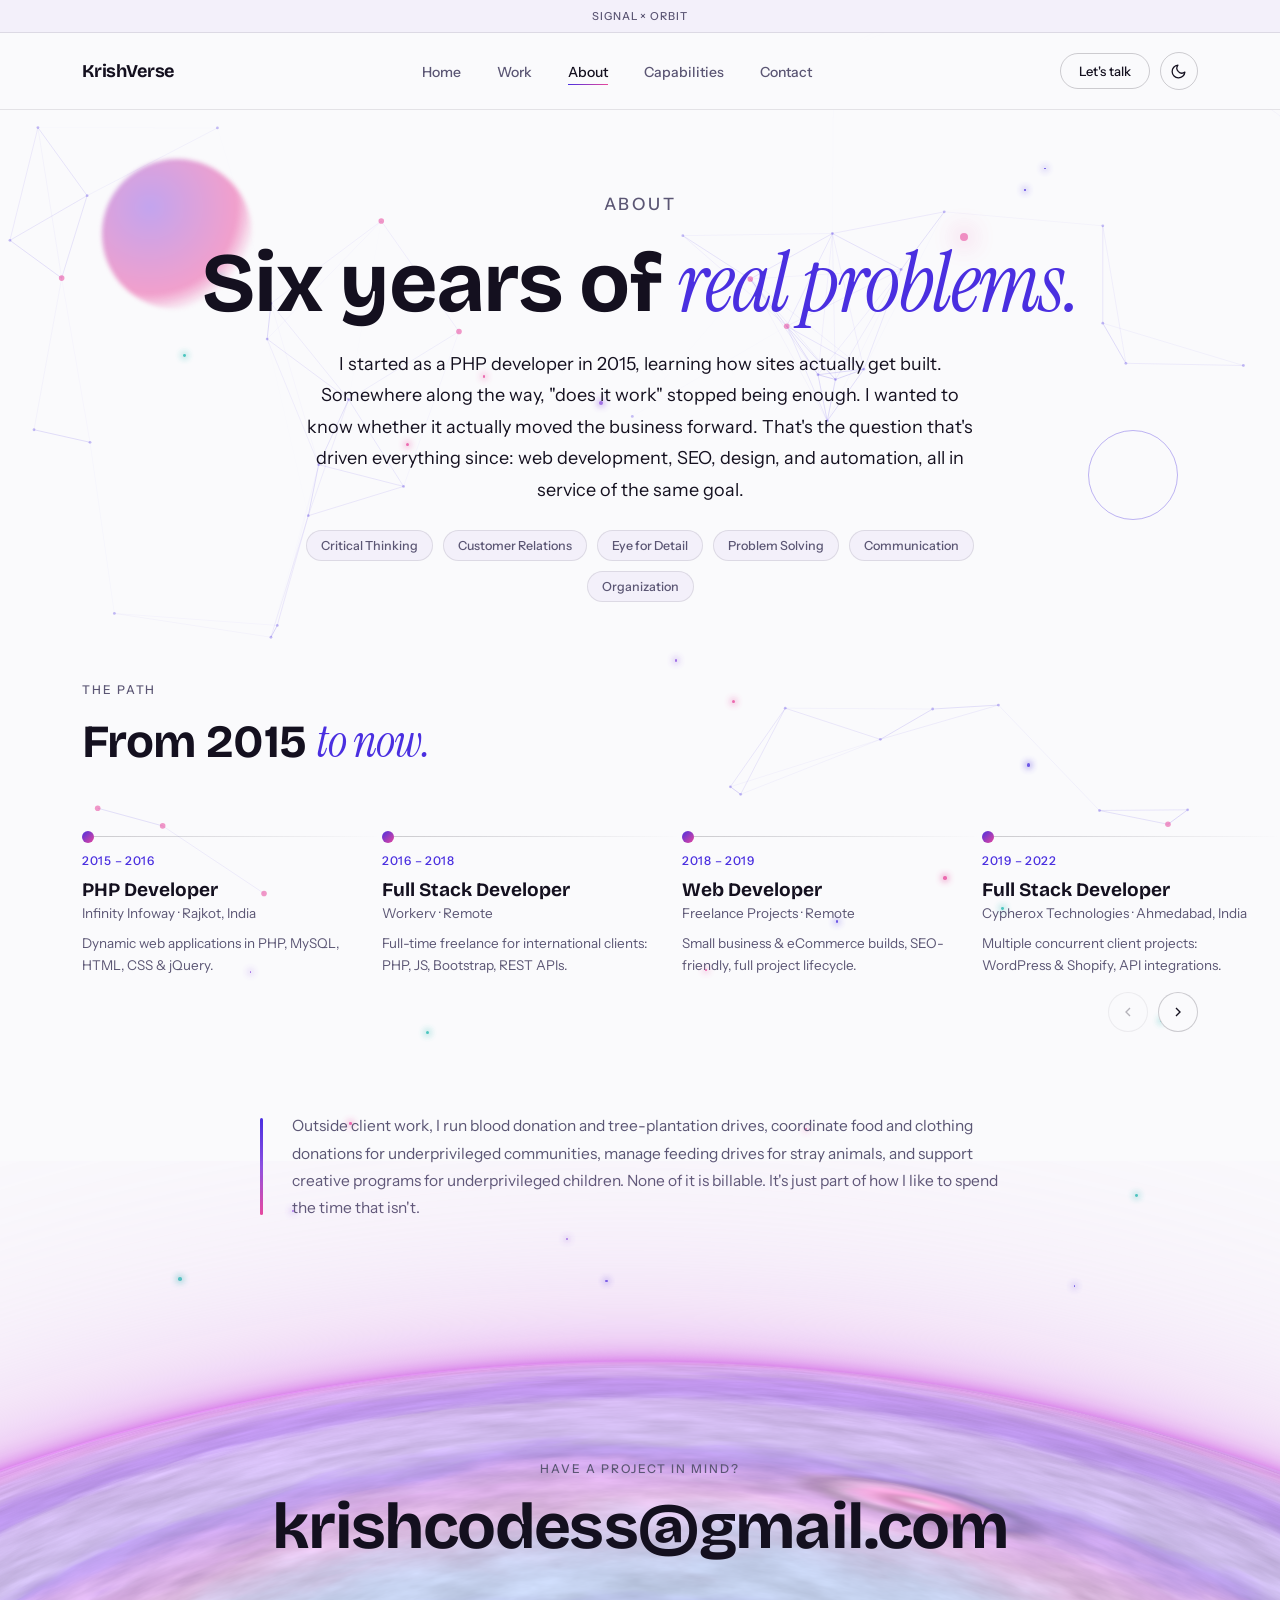
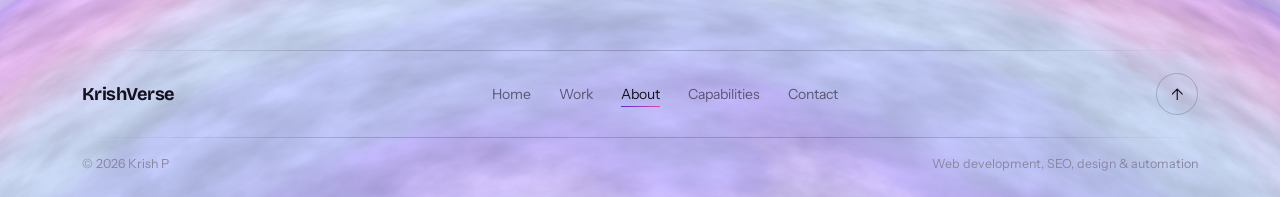
==== commit b871cfc6: "Use clean page URLs without .html GitHub Pages already serves about.html at /about, so internal link" ====
--- a/about.html
+++ b/about.html
@@ -16,16 +16,16 @@
 
 <nav class="nav">
   <div class="wrap nav-inner">
-    <a class="brand" href="index.html" data-route="home">KrishVerse</a>
+    <a class="brand" href="/" data-route="home">KrishVerse</a>
     <ul class="nav-links">
-      <li><a href="index.html" data-route="home">Home</a></li>
-      <li><a href="work.html" data-route="work">Work</a></li>
-      <li><a href="about.html" data-route="about">About</a></li>
-      <li><a href="capabilities.html" data-route="capabilities">Capabilities</a></li>
-      <li><a href="contact.html" data-route="contact">Contact</a></li>
+      <li><a href="/" data-route="home">Home</a></li>
+      <li><a href="/work" data-route="work">Work</a></li>
+      <li><a href="/about" data-route="about">About</a></li>
+      <li><a href="/capabilities" data-route="capabilities">Capabilities</a></li>
+      <li><a href="/contact" data-route="contact">Contact</a></li>
     </ul>
     <div class="nav-actions">
-      <a href="contact.html" class="btn btn-ghost btn-sm">Let's talk</a>
+      <a href="/contact" class="btn btn-ghost btn-sm">Let's talk</a>
       <button class="theme-toggle" id="themeToggle" type="button" aria-label="Switch to dark mode">
         <svg class="icon-moon" viewBox="0 0 24 24" aria-hidden="true"><path d="M21 12.8A9 9 0 1 1 11.2 3a7 7 0 0 0 9.8 9.8z"/></svg>
         <svg class="icon-sun" viewBox="0 0 24 24" aria-hidden="true"><circle cx="12" cy="12" r="4"/><path d="M12 2v2M12 20v2M4.9 4.9l1.4 1.4M17.7 17.7l1.4 1.4M2 12h2M20 12h2M4.9 19.1l1.4-1.4M17.7 6.3l1.4-1.4"/></svg>
@@ -91,13 +91,13 @@
       <a class="footer-mail" href="mailto:krishcodess@gmail.com">krishcodess@gmail.com</a>
     </div>
     <div class="footer-bar">
-      <a class="brand" href="index.html">KrishVerse</a>
+      <a class="brand" href="/">KrishVerse</a>
       <nav class="footer-links" aria-label="Footer">
-        <a href="index.html" data-route="home">Home</a>
-        <a href="work.html" data-route="work">Work</a>
-        <a href="about.html" data-route="about">About</a>
-        <a href="capabilities.html" data-route="capabilities">Capabilities</a>
-        <a href="contact.html" data-route="contact">Contact</a>
+        <a href="/" data-route="home">Home</a>
+        <a href="/work" data-route="work">Work</a>
+        <a href="/about" data-route="about">About</a>
+        <a href="/capabilities" data-route="capabilities">Capabilities</a>
+        <a href="/contact" data-route="contact">Contact</a>
       </nav>
       <a href="#" class="to-top" aria-label="Back to top"><span aria-hidden="true">&uarr;</span></a>
     </div>
--- a/css/style.css
+++ b/css/style.css
@@ -550,20 +550,112 @@
   border:1px dashed var(--line-strong); border-radius:50%; pointer-events:none;
 }
 
+/* KrishVerse star: hot core fading to a pink limb, a soft turning corona around it */
 .orrery-sun{
   width:96px; height:96px; border-radius:50%; border:none; padding:0; cursor:pointer; z-index:25;
-  display:grid; place-items:center; color:#fff;
+  display:grid; place-items:center; color:#3b1a6e;
   font-family:var(--font-display); font-weight:700; font-size:13px; letter-spacing:-.01em;
-  background:radial-gradient(circle at 32% 28%, rgba(255,255,255,.5), transparent 34%), linear-gradient(135deg, var(--indigo), var(--violet) 55%, var(--pink));
-  box-shadow:0 0 70px 8px color-mix(in srgb, var(--violet) 40%, transparent), inset -10px -12px 22px rgba(0,0,0,.2);
+  text-shadow:0 0 8px rgba(255,255,255,.8);
+  background:radial-gradient(circle, #fff7ff 0, #f3dcff 24%, #cfa6ff 50%, #a676ff 70%, #d779c9 90%, #f08bc4 100%);
+  box-shadow:
+    0 0 24px 4px rgba(214,170,255,.75),
+    0 0 80px 18px color-mix(in srgb, var(--violet) 38%, transparent),
+    0 0 160px 50px color-mix(in srgb, var(--pink) 14%, transparent);
+}
+.orrery-sun::before{   /* corona rays */
+  content:''; position:absolute; inset:-40%; border-radius:50%; z-index:-1; pointer-events:none;
+  background:repeating-conic-gradient(from 0deg, transparent 0deg, color-mix(in srgb, var(--violet) 32%, transparent) 4deg, transparent 9deg, color-mix(in srgb, var(--pink) 22%, transparent) 13deg, transparent 17deg);
+  -webkit-mask:radial-gradient(closest-side, transparent 57%, #000 60%, transparent 100%);
+          mask:radial-gradient(closest-side, transparent 57%, #000 60%, transparent 100%);
+  animation:orb-spin 80s linear infinite;
+}
+.orrery-sun::after{    /* churning surface */
+  content:''; position:absolute; inset:0; border-radius:50%; z-index:-1; pointer-events:none;
+  background:conic-gradient(from 0deg, rgba(255,255,255,.16), transparent 18%, rgba(255,255,255,.12) 37%, transparent 55%, rgba(255,255,255,.14) 74%, transparent 90%, rgba(255,255,255,.16));
+  animation:orb-spin 40s linear infinite reverse;
 }
 .orrery.zoomed .orrery-sun{pointer-events:none;}
-
-.orrery-planet{
-  border-radius:50%; border:none; padding:0; cursor:pointer;
-  background:radial-gradient(circle at 32% 28%, rgba(255,255,255,.55), transparent 34%), linear-gradient(135deg, var(--pa), var(--pb));
-  box-shadow:inset -8px -10px 18px rgba(0,0,0,.22), 0 10px 30px -8px color-mix(in srgb, var(--pa) 65%, transparent);
-}
+@keyframes orb-spin{to{transform:rotate(360deg);}}
+/* with WebGL, KrishVerse is the footer's gas giant drawn whole (js/planet.js) */
+.orrery-sun.gl{background:none; box-shadow:none;}
+.orrery-sun.gl::before, .orrery-sun.gl::after{display:none;}
+.sun-canvas{position:absolute; left:-48px; top:-48px; width:192px; height:192px; pointer-events:none; z-index:-1;}
+.orrery-sun span{position:relative; z-index:1;}
+:root[data-theme="dark"] .orrery-sun.gl{color:#fff; text-shadow:0 1px 8px rgba(20,8,50,.9);}
+
+/* planets: a textured surface that turns inside a sphere, lit from the star.
+   orbit.js sets --lx/--ly (the sunlit point) every frame */
+.orrery-planet{border-radius:50%; border:none; padding:0; cursor:pointer; background:none;}
+.planet-body{
+  position:absolute; inset:0; border-radius:50%; overflow:hidden; z-index:1;
+  box-shadow:0 0 22px -2px color-mix(in srgb, var(--pa) 55%, transparent);
+}
+.planet-surface{
+  position:absolute; top:0; left:0; width:200%; height:100%;
+  background-size:50% 100%; background-repeat:repeat-x;
+  animation:planet-turn var(--turn, 40s) linear infinite;
+}
+@keyframes planet-turn{to{transform:translateX(-50%);}}
+.planet-body::after, .orrery-moon::after{   /* day/night shading + specular highlight + atmosphere rim */
+  content:''; position:absolute; inset:0; border-radius:50%; pointer-events:none;
+  background:
+    radial-gradient(circle at var(--lx, 35%) var(--ly, 30%), rgba(255,255,255,.38), transparent 30%),
+    radial-gradient(circle at var(--lx, 35%) var(--ly, 30%), transparent 38%, rgba(8,4,24,.55) 62%, rgba(4,2,14,.88) 88%);
+}
+.planet-body::after{box-shadow:inset 0 0 6px 1px color-mix(in srgb, var(--pa) 60%, transparent);}
+
+/* gas giant: soft bands, eddies and a storm */
+.orrery-planet[data-world="gas"] .planet-surface{
+  --turn:34s;
+  background-image:
+    radial-gradient(ellipse 16% 9% at 30% 62%, #ffe3f2 0, #e6629f 45%, transparent 72%),
+    radial-gradient(ellipse 30% 4% at 70% 33%, rgba(255,230,245,.7), transparent 70%),
+    radial-gradient(ellipse 26% 3% at 15% 80%, rgba(120,40,110,.5), transparent 70%),
+    linear-gradient(180deg, #f9c4e3 0%, #e58cc6 10%, #f6b6dc 18%, #c46aba 28%, #eda2d4 38%, #f9cde8 46%, #b85cae 56%, #e898cf 66%, #f6c0e2 76%, #a9509f 88%, #e590c8 100%);
+}
+/* rocky world: mottled violet crust and craters */
+.orrery-planet[data-world="rock"] .planet-surface{
+  --turn:60s;
+  /* soft, worn craters: shaded floor, faint lit rim, blended into mottled highlands */
+  background-image:
+    radial-gradient(circle at 20% 30%, rgba(70,48,150,.5) 0, rgba(70,48,150,.25) 5%, rgba(205,190,255,.22) 7.5%, transparent 10%),
+    radial-gradient(circle at 62% 64%, rgba(70,48,150,.45) 0, rgba(70,48,150,.2) 7%, rgba(205,190,255,.2) 10%, transparent 13%),
+    radial-gradient(circle at 82% 24%, rgba(80,58,160,.4) 0, transparent 6%),
+    radial-gradient(circle at 40% 82%, rgba(80,58,160,.35) 0, transparent 5%),
+    radial-gradient(ellipse 45% 30% at 45% 40%, rgba(80,50,160,.4), transparent 70%),
+    radial-gradient(ellipse 22% 20% at 22% 70%, rgba(80,50,160,.3), transparent 70%),
+    radial-gradient(ellipse 26% 22% at 74% 75%, rgba(205,190,255,.35), transparent 70%),
+    radial-gradient(ellipse 25% 18% at 65% 15%, rgba(205,190,255,.3), transparent 70%),
+    linear-gradient(180deg, #a48cf5, #8166de 50%, #9d84f2);   /* vertical only, so the turning texture tiles without a seam */
+}
+/* ocean world: deep cyan seas, a little land, white cloud streaks */
+.orrery-planet[data-world="ocean"] .planet-surface{
+  --turn:45s;
+  background-image:
+    radial-gradient(ellipse 34% 5% at 30% 28%, rgba(255,255,255,.85), transparent 70%),
+    radial-gradient(ellipse 28% 4% at 72% 58%, rgba(255,255,255,.75), transparent 70%),
+    radial-gradient(ellipse 20% 4% at 50% 82%, rgba(255,255,255,.6), transparent 70%),
+    radial-gradient(ellipse 18% 14% at 64% 36%, #2bb59a 0, #1f8f8a 60%, transparent 72%),
+    radial-gradient(ellipse 14% 18% at 18% 64%, #31b8a0 0, #1d8a86 60%, transparent 72%),
+    linear-gradient(180deg, #6fd3f2, #1d9fd6 30%, #1878c9 70%, #47b8ea);
+}
+/* ringed giant: cream and amber bands */
+.orrery-planet[data-world="ringed"] .planet-surface{
+  --turn:38s;
+  background-image:
+    radial-gradient(ellipse 30% 3% at 40% 44%, rgba(255,240,220,.7), transparent 70%),
+    linear-gradient(180deg, #ffe0b8 0%, #f8b27a 14%, #ffd5a6 24%, #ec9666 36%, #ffcf9c 48%, #f6ad78 58%, #ffe2be 70%, #e88c62 84%, #f9bf8c 100%);
+}
+.orrery-planet[data-world="ringed"]::before,
+.orrery-planet[data-world="ringed"]::after{   /* back half of the ring behind the planet, front half over it */
+  content:''; position:absolute; left:-62%; right:-62%; top:30%; bottom:30%; pointer-events:none;
+  transform:rotate(-18deg);
+  background:radial-gradient(closest-side, transparent 60%, rgba(255,224,190,.85) 63%, rgba(232,160,112,.55) 70%, rgba(255,230,200,.75) 77%, rgba(214,146,104,.4) 86%, rgba(255,220,180,.25) 94%, transparent 100%);
+}
+.orrery-planet[data-world="ringed"]::before{z-index:0;}
+.orrery-planet[data-world="ringed"]::after{z-index:2; clip-path:inset(50% 0 0 0);}
+.orrery-planet .planet-label{z-index:3;}
+
 .orrery-planet:focus-visible, .orrery-sun:focus-visible{outline:2px solid var(--indigo); outline-offset:4px;}
 .planet-label{
   position:absolute; top:calc(100% + var(--lg, 8px)); left:50%; transform:translateX(-50%);
@@ -575,13 +667,19 @@
 .orrery.zoomed .planet-label{opacity:0;}
 
 .orrery-moon{
-  width:14px; height:14px; margin:-7px 0 0 -7px; border-radius:50%;
-  background:linear-gradient(135deg, var(--pa), var(--pb));
-  box-shadow:0 0 0 3px var(--bg), 0 0 12px color-mix(in srgb, var(--pa) 55%, transparent);
-  transition:box-shadow .2s ease;
-}
+  width:20px; height:20px; margin:-10px 0 0 -10px; border-radius:50%;
+  transition:width .4s ease, height .4s ease, margin .4s ease, box-shadow .2s ease;
+  /* small cratered moon, tinted with its planet's colour */
+  background:
+    radial-gradient(circle at 30% 62%, rgba(40,30,60,.45) 0 12%, transparent 16%),
+    radial-gradient(circle at 66% 30%, rgba(40,30,60,.4) 0 9%, transparent 13%),
+    radial-gradient(circle at 70% 72%, rgba(255,255,255,.25) 0 8%, transparent 12%),
+    linear-gradient(150deg, color-mix(in srgb, var(--pa) 55%, #d9d4e6), color-mix(in srgb, var(--pb) 45%, #8f88a3));
+  box-shadow:0 0 10px color-mix(in srgb, var(--pa) 40%, transparent);
+}
+.orrery-moon.in-focus{width:28px; height:28px; margin:-14px 0 0 -14px;}   /* project moons grow when their system is zoomed */
 .orrery-moon::before{content:''; position:absolute; inset:-9px; border-radius:50%;}   /* bigger hit area */
-.orrery-moon:hover, .orrery-moon:focus-visible{outline:none; box-shadow:0 0 0 3px var(--bg), 0 0 0 5px var(--pa), 0 0 18px var(--pa);}
+.orrery-moon:hover, .orrery-moon:focus-visible{outline:none; box-shadow:0 0 0 2px var(--bg), 0 0 0 4px var(--pa), 0 0 18px var(--pa);}
 .moon-label{
   position:absolute; top:50%; left:calc(100% + 10px); transform:translateY(-50%);
   white-space:nowrap; pointer-events:none; opacity:0; transition:opacity .35s ease;
